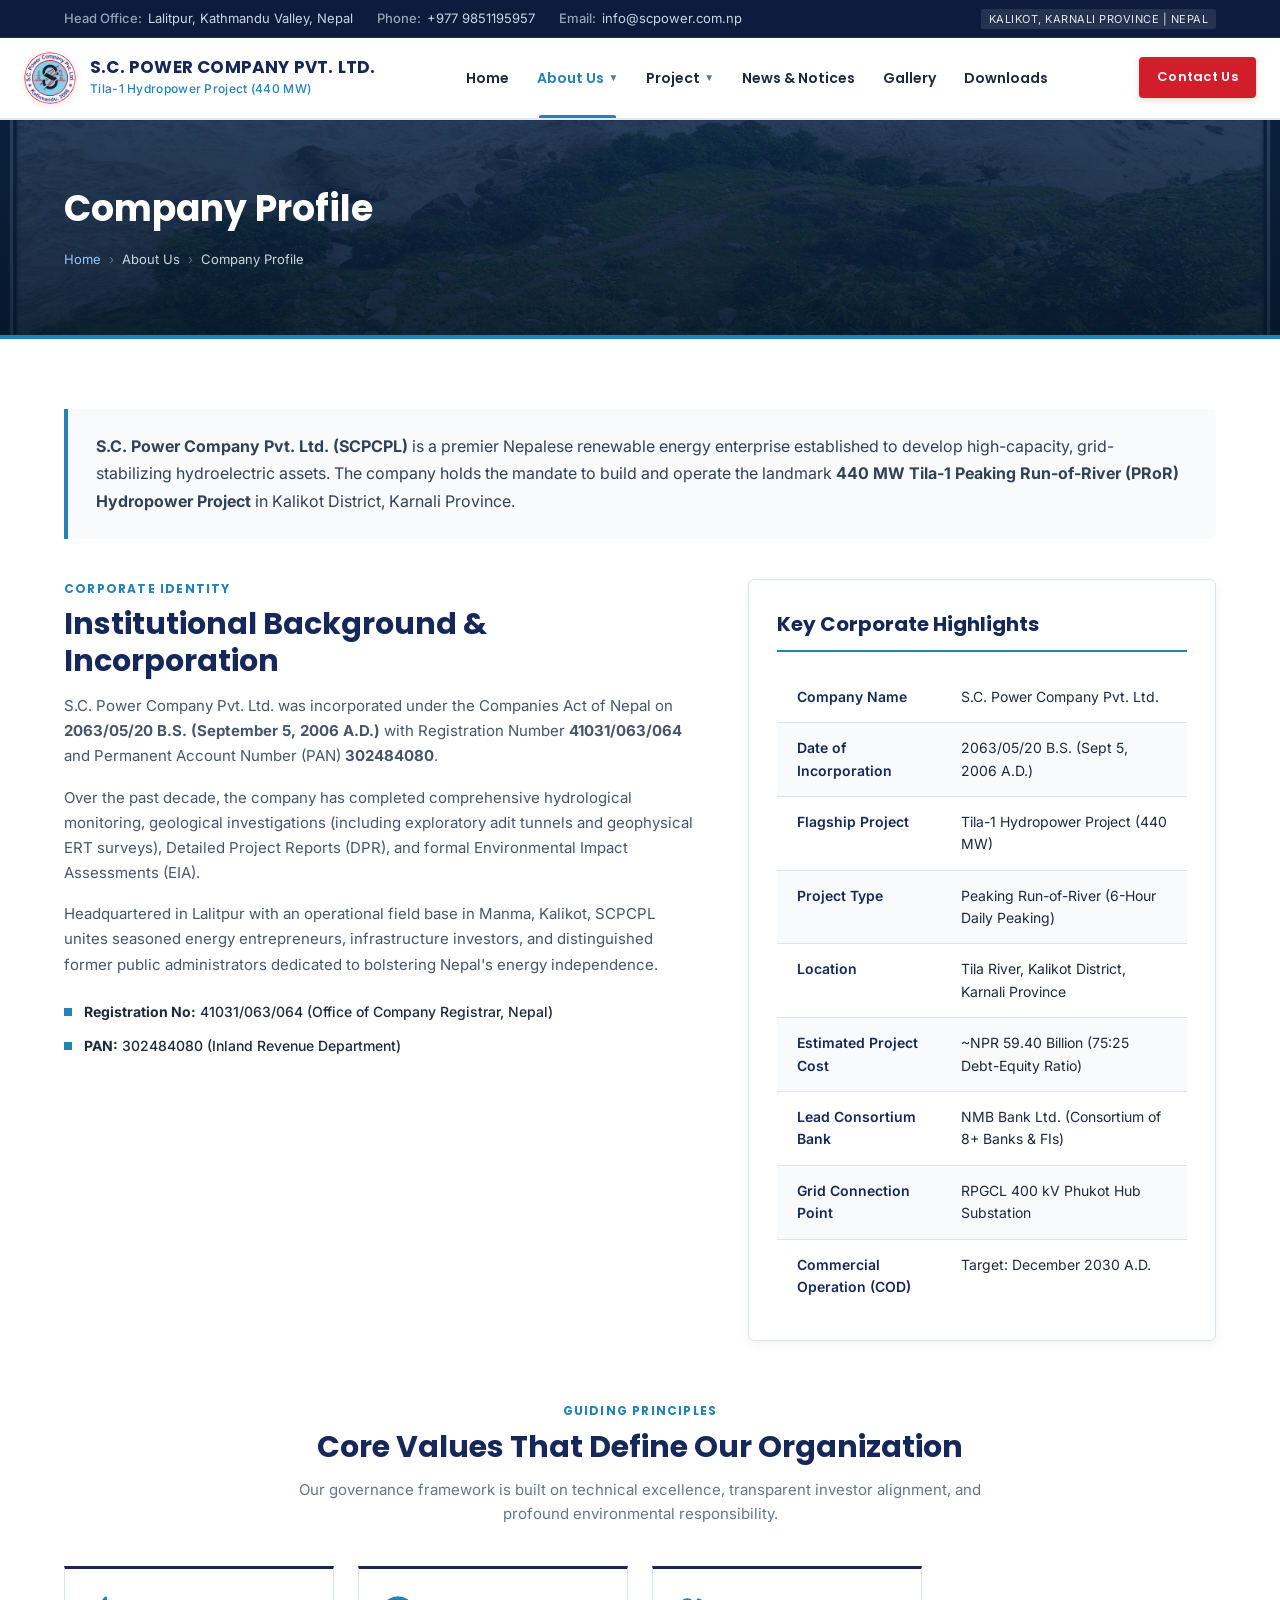
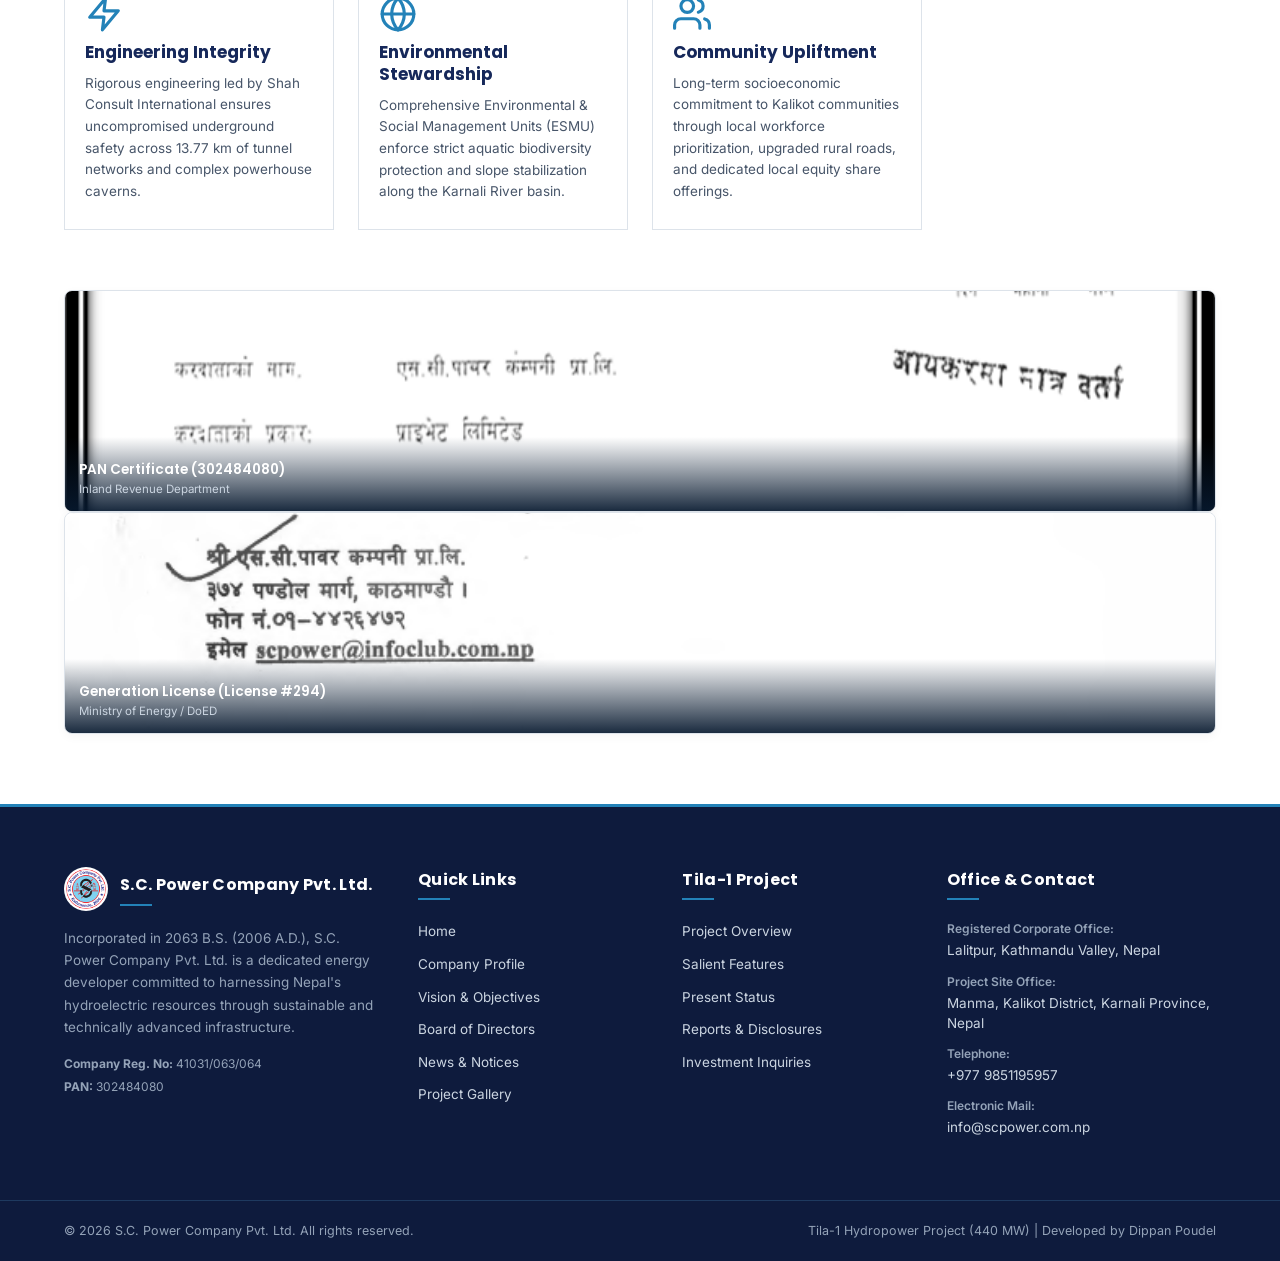
==== about.html @ 4ab86d01 "feat: update capacity to 440MW, salient features turbines, single share download, financial closure " ====
<!DOCTYPE html>
<html lang="en">
<head>
  <meta charset="UTF-8">
  <meta name="viewport" content="width=device-width, initial-scale=1.0">
  <title>Company Profile | S.C. Power Company Pvt. Ltd.</title>
  <meta name="description" content="Company Profile of S.C. Power Company Pvt. Ltd., developing the 440 MW Tila-1 Peaking Run-of-River Hydropower Project in Kalikot District, Nepal.">
  
  <!-- Google Fonts: Poppins & Inter -->
  <link rel="preconnect" href="https://fonts.googleapis.com">
  <link rel="preconnect" href="https://fonts.gstatic.com" crossorigin>
  <link href="https://fonts.googleapis.com/css2?family=Inter:wght@400;500;600;700&family=Poppins:wght@500;600;700&display=swap" rel="stylesheet">
  
  <!-- Stylesheet -->
  <link rel="stylesheet" href="css/style.css?v=3.7">
  <link rel="icon" type="image/png" href="images/logo-128.png">
</head>
<body>

  <!-- Top Contact Bar -->
  <aside class="top-bar">
    <div class="container">
      <div class="top-bar-inner">
        <div class="top-info-list">
          <span class="top-info-item">
            <span class="top-info-label">Head Office:</span>
            <span>Lalitpur, Kathmandu Valley, Nepal</span>
          </span>
          <span class="top-info-item">
            <span class="top-info-label">Phone:</span>
            <a href="tel:+9779851195957" class="top-info-link">+977 9851195957</a>
          </span>
          <span class="top-info-item">
            <span class="top-info-label">Email:</span>
            <a href="mailto:info@scpower.com.np" class="top-info-link">info@scpower.com.np</a>
          </span>
        </div>
        <div>
          <span class="top-tag">Kalikot, Karnali Province | Nepal</span>
        </div>
      </div>
    </div>
  </aside>

  <!-- Main Navigation Header -->
  <header class="main-header">
    <div class="container">
      <nav class="navbar">
        <a href="index.html" class="brand">
          <img src="images/logo-128.png" alt="S.C. Power Company Logo" class="brand-logo-img">
          <div class="brand-text">
            <span class="brand-title">S.C. POWER COMPANY PVT. LTD.</span>
            <span class="brand-subtitle">Tila-1 Hydropower Project (440 MW)</span>
          </div>
        </a>

        <!-- Desktop Navigation Menu -->
        <ul class="nav-menu">
          <li class="nav-item">
            <a href="index.html" class="nav-link">Home</a>
          </li>
          
          <li class="nav-item active">
            <span class="nav-link">About Us <span class="dropdown-arrow">&#x25BC;</span></span>
            <ul class="dropdown-menu">
              <li class="dropdown-item"><a href="about.html">Company Profile</a></li>
              <li class="dropdown-item"><a href="vision.html">Vision, Mission & Objectives</a></li>
              <li class="dropdown-item"><a href="team.html">Board of Directors & Leadership</a></li>
            </ul>
          </li>
          
          <li class="nav-item">
            <span class="nav-link">Project <span class="dropdown-arrow">&#x25BC;</span></span>
            <ul class="dropdown-menu">
              <li class="dropdown-item"><a href="project-overview.html">Project Overview</a></li>
              <li class="dropdown-item"><a href="salient-features.html">Salient Technical Features</a></li>
              <li class="dropdown-item"><a href="present-status.html">Present Status & Progress</a></li>
            </ul>
          </li>
          
          <li class="nav-item">
            <a href="news.html" class="nav-link">News & Notices</a>
          </li>
          
          <li class="nav-item">
            <a href="gallery.html" class="nav-link">Gallery</a>
          </li>
          
          <li class="nav-item">
            <a href="downloads.html" class="nav-link">Downloads</a>
          </li>
        </ul>

        <div class="header-cta">
          <a href="contact.html" class="btn-header">Contact Us</a>
        </div>

        <button id="hamburger-toggle" class="hamburger" aria-label="Toggle navigation menu" aria-expanded="false">
          <span class="hamburger-box">
            <span class="hamburger-line"></span>
            <span class="hamburger-line"></span>
            <span class="hamburger-line"></span>
          </span>
        </button>
      </nav>
    </div>

    <!-- Mobile Drawer Menu -->
    <div id="mobile-nav" class="mobile-nav">
      <ul class="mobile-nav-list">
        <li class="mobile-nav-item">
          <a href="index.html" class="mobile-nav-link">Home</a>
        </li>
        <li class="mobile-nav-item mobile-has-submenu">
          <a href="#" class="mobile-nav-link mobile-submenu-trigger">
            About Us <span>+</span>
          </a>
          <ul class="mobile-submenu">
            <li class="mobile-subitem"><a href="about.html">Company Profile</a></li>
            <li class="mobile-subitem"><a href="vision.html">Vision, Mission & Objectives</a></li>
            <li class="mobile-subitem"><a href="team.html">Board of Directors & Leadership</a></li>
          </ul>
        </li>
        <li class="mobile-nav-item mobile-has-submenu">
          <a href="#" class="mobile-nav-link mobile-submenu-trigger">
            Project <span>+</span>
          </a>
          <ul class="mobile-submenu">
            <li class="mobile-subitem"><a href="project-overview.html">Project Overview</a></li>
            <li class="mobile-subitem"><a href="salient-features.html">Salient Technical Features</a></li>
            <li class="mobile-subitem"><a href="present-status.html">Present Status & Progress</a></li>
          </ul>
        </li>
        <li class="mobile-nav-item">
          <a href="news.html" class="mobile-nav-link">News & Notices</a>
        </li>
        <li class="mobile-nav-item">
          <a href="gallery.html" class="mobile-nav-link">Gallery</a>
        </li>
        <li class="mobile-nav-item">
          <a href="downloads.html" class="mobile-nav-link">Downloads</a>
        </li>
        <li class="mobile-nav-item">
          <a href="contact.html" class="mobile-nav-link">Contact Us</a>
        </li>
      </ul>
    </div>
  </header>

  <!-- Page Banner -->
  <section class="page-banner">
    <div class="container">
      <h1 class="page-banner-title">Company Profile</h1>
      <nav class="breadcrumbs" aria-label="Breadcrumb">
        <a href="index.html">Home</a>
        <span class="breadcrumbs-separator">&#x203A;</span>
        <span>About Us</span>
        <span class="breadcrumbs-separator">&#x203A;</span>
        <span>Company Profile</span>
      </nav>
    </div>
  </section>

  <main class="section-padding">
    <div class="container">
      
      <!-- Introduction Box -->
      <div class="page-intro-box">
        <strong>S.C. Power Company Pvt. Ltd. (SCPCPL)</strong> is a premier Nepalese renewable energy enterprise established to develop high-capacity, grid-stabilizing hydroelectric assets. The company holds the mandate to build and operate the landmark <strong>440 MW Tila-1 Peaking Run-of-River (PRoR) Hydropower Project</strong> in Kalikot District, Karnali Province.
      </div>

      <!-- Corporate Details & Legal Status -->
      <div class="two-col-grid" style="align-items: start; margin-bottom: 60px;">
        <div class="content-block">
          <span class="section-tag">Corporate Identity</span>
          <h2 class="section-title">Institutional Background & Incorporation</h2>
          <p>
            S.C. Power Company Pvt. Ltd. was incorporated under the Companies Act of Nepal on <strong>2063/05/20 B.S. (September 5, 2006 A.D.)</strong> with Registration Number <strong>41031/063/064</strong> and Permanent Account Number (PAN) <strong>302484080</strong>. 
          </p>
          <p>Over the past decade, the company has completed comprehensive hydrological monitoring, geological investigations (including exploratory adit tunnels and geophysical ERT surveys), Detailed Project Reports (DPR), and formal Environmental Impact Assessments (EIA).</p>
          <p>
            Headquartered in Lalitpur with an operational field base in Manma, Kalikot, SCPCPL unites seasoned energy entrepreneurs, infrastructure investors, and distinguished former public administrators dedicated to bolstering Nepal's energy independence.
          </p>

          <div class="corporate-checklist" style="margin-top: 24px;">
            <div class="checklist-item">
              <div class="bullet-square"></div>
              <div><strong>Registration No:</strong> 41031/063/064 (Office of Company Registrar, Nepal)</div>
            </div>
            <div class="checklist-item">
              <div class="bullet-square"></div>
              <div><strong>PAN:</strong> 302484080 (Inland Revenue Department)</div>
            </div>
            
            
          </div>
        </div>

        <div>
          <div class="content-block" style="background-color: #FFFFFF; border: 1px solid var(--color-border); border-radius: 6px; padding: 28px; box-shadow: 0 4px 12px rgba(0,0,0,0.05);">
            <h3 style="font-family: var(--font-heading); font-size: 20px; color: var(--color-primary-navy); margin-bottom: 20px; border-bottom: 2px solid var(--color-primary-blue); padding-bottom: 10px;">
              Key Corporate Highlights
            </h3>
            
            <table class="specs-table">
              <tbody>
                <tr>
                  <td class="param-name">Company Name</td>
                  <td>S.C. Power Company Pvt. Ltd.</td>
                </tr>
                <tr>
                  <td class="param-name">Date of Incorporation</td>
                  <td>2063/05/20 B.S. (Sept 5, 2006 A.D.)</td>
                </tr>
                <tr>
                  <td class="param-name">Flagship Project</td>
                  <td>Tila-1 Hydropower Project (440 MW)</td>
                </tr>
                <tr>
                  <td class="param-name">Project Type</td>
                  <td>Peaking Run-of-River (6-Hour Daily Peaking)</td>
                </tr>
                <tr>
                  <td class="param-name">Location</td>
                  <td>Tila River, Kalikot District, Karnali Province</td>
                </tr>
                <tr>
                  <td class="param-name">Estimated Project Cost</td>
                  <td>~NPR 59.40 Billion (75:25 Debt-Equity Ratio)</td>
                </tr>
                <tr>
                  <td class="param-name">Lead Consortium Bank</td>
                  <td>NMB Bank Ltd. (Consortium of 8+ Banks & FIs)</td>
                </tr>
                <tr>
                  <td class="param-name">Grid Connection Point</td>
                  <td>RPGCL 400 kV Phukot Hub Substation</td>
                </tr>
                <tr>
                  <td class="param-name">Commercial Operation (COD)</td>
                  <td>Target: December 2030 A.D.</td>
                </tr>
              </tbody>
            </table>
          </div>
        </div>
      </div>

      <!-- Core Corporate Pillars -->
      <div style="margin-bottom: 60px;">
        <div style="text-align: center; max-width: 700px; margin: 0 auto 40px;">
          <span class="section-tag">Guiding Principles</span>
          <h2 class="section-title">Core Values That Define Our Organization</h2>
          <p style="font-size: 15px; color: #64748B;">Our governance framework is built on technical excellence, transparent investor alignment, and profound environmental responsibility.</p>
        </div>

        <div class="features-grid">
          <div class="feature-card card-hover">
            <div class="feature-icon"><svg class="feature-icon-svg" viewBox="0 0 24 24" fill="none" stroke="currentColor" stroke-width="2" stroke-linecap="round" stroke-linejoin="round"><polygon points="13 2 3 14 12 14 11 22 21 10 12 10 13 2"></polygon></svg></div>
            <h3 class="feature-title">Engineering Integrity</h3>
            <p class="feature-desc">Rigorous engineering led by Shah Consult International ensures uncompromised underground safety across 13.77 km of tunnel networks and complex powerhouse caverns.</p>
          </div>
          <div class="feature-card card-hover">
            <div class="feature-icon"><svg class="feature-icon-svg" viewBox="0 0 24 24" fill="none" stroke="currentColor" stroke-width="2" stroke-linecap="round" stroke-linejoin="round"><circle cx="12" cy="12" r="10"></circle><line x1="2" y1="12" x2="22" y2="12"></line><path d="M12 2a15.3 15.3 0 0 1 4 10 15.3 15.3 0 0 1-4 10 15.3 15.3 0 0 1-4-10 15.3 15.3 0 0 1 4-10z"></path></svg></div>
            <h3 class="feature-title">Environmental Stewardship</h3>
            <p class="feature-desc">Comprehensive Environmental & Social Management Units (ESMU) enforce strict aquatic biodiversity protection and slope stabilization along the Karnali River basin.</p>
          </div>
          <div class="feature-card card-hover">
            <div class="feature-icon"><svg class="feature-icon-svg" viewBox="0 0 24 24" fill="none" stroke="currentColor" stroke-width="2" stroke-linecap="round" stroke-linejoin="round"><path d="M17 21v-2a4 4 0 0 0-4-4H5a4 4 0 0 0-4 4v2"></path><circle cx="9" cy="7" r="4"></circle><path d="M23 21v-2a4 4 0 0 0-3-3.87"></path><path d="M16 3.13a4 4 0 0 1 0 7.75"></path></svg></div>
            <h3 class="feature-title">Community Upliftment</h3>
            <p class="feature-desc">Long-term socioeconomic commitment to Kalikot communities through local workforce prioritization, upgraded rural roads, and dedicated local equity share offerings.</p>
          </div>
        </div>
      </div>

      <!-- Shareholding & Financial Foundation -->
      

      
          <div class="gallery-item card-hover">
            <img src="images/official_docs/pan_certificate.png" alt="PAN Registration Certificate">
            <div class="gallery-item-overlay">
              <div class="gallery-item-title">PAN Certificate (302484080)</div>
              <div class="gallery-item-loc">Inland Revenue Department</div>
            </div>
          </div>
          <div class="gallery-item card-hover">
            <img src="images/official_docs/electricity_generation_license_p1.png" alt="Electricity Generation License">
            <div class="gallery-item-overlay">
              <div class="gallery-item-title">Generation License (License #294)</div>
              <div class="gallery-item-loc">Ministry of Energy / DoED</div>
            </div>
          </div>
        </div>
      </div>

    </div>
  </main>

  <!-- Corporate Footer -->
  <footer class="footer">
    <div class="container">
      <div class="footer-grid">
        <div>
          <div class="footer-brand-header">
            <img src="images/logo-128.png" alt="S.C. Power Company Logo" class="footer-logo-img">
            <h3 class="footer-col-title" style="margin-bottom: 0;">S.C. Power Company Pvt. Ltd.</h3>
          </div>
          <p class="footer-desc">
            Incorporated in 2063 B.S. (2006 A.D.), S.C. Power Company Pvt. Ltd. is a dedicated energy developer committed to harnessing Nepal's hydroelectric resources through sustainable and technically advanced infrastructure.
          </p>
          <div class="footer-meta-item"><strong>Company Reg. No:</strong> 41031/063/064</div>
          <div class="footer-meta-item"><strong>PAN:</strong> 302484080</div>
        </div>

        <div>
          <h3 class="footer-col-title">Quick Links</h3>
          <ul class="footer-links">
            <li><a href="index.html">Home</a></li>
            <li><a href="about.html">Company Profile</a></li>
            <li><a href="vision.html">Vision & Objectives</a></li>
            <li><a href="team.html">Board of Directors</a></li>
            <li><a href="news.html">News & Notices</a></li>
            <li><a href="gallery.html">Project Gallery</a></li>
          </ul>
        </div>

        <div>
          <h3 class="footer-col-title">Tila-1 Project</h3>
          <ul class="footer-links">
            <li><a href="project-overview.html">Project Overview</a></li>
            <li><a href="salient-features.html">Salient Features</a></li>
            <li><a href="present-status.html">Present Status</a></li>
            <li><a href="downloads.html">Reports & Disclosures</a></li>
            <li><a href="contact.html">Investment Inquiries</a></li>
          </ul>
        </div>

        <div>
          <h3 class="footer-col-title">Office & Contact</h3>
          <div class="footer-contact-item">
            <span class="contact-label">Registered Corporate Office:</span>
            <span>Lalitpur, Kathmandu Valley, Nepal</span>
          </div>
          <div class="footer-contact-item">
            <span class="contact-label">Project Site Office:</span>
            <span>Manma, Kalikot District, Karnali Province, Nepal</span>
          </div>
          <div class="footer-contact-item">
            <span class="contact-label">Telephone:</span>
            <span>+977 9851195957</span>
          </div>
          <div class="footer-contact-item">
            <span class="contact-label">Electronic Mail:</span>
            <span>info@scpower.com.np</span>
          </div>
        </div>
      </div>
    </div>

    <div class="footer-bottom">
      <div class="container">
        <div class="footer-bottom-inner">
          <div>
            &copy; 2026 S.C. Power Company Pvt. Ltd. All rights reserved.
          </div>
          <div>
            Tila-1 Hydropower Project (440 MW) | Developed by Dippan Poudel
          </div>
        </div>
      </div>
    </div>
  </footer>

  <script src="js/main.js?v=3.6"></script>
</body>
</html>
---- css/style.css ----
/* ==========================================================================
   S.C. POWER COMPANY PVT. LTD. - OFFICIAL WEBSITE STYLESHEET
   Style inspired by Superhewa Hydropower & Rasuwagadhi Hydropower
   Plain, static, professional corporate aesthetic for Nepali Hydropower
   STRICTLY: No animations, no emojis, no AI-generated gradients
   ========================================================================== */

/* --- CSS Reset & Variables --- */
*, *::before, *::after {
  box-sizing: border-box;
  margin: 0;
  padding: 0;
}

:root {
  --color-primary-navy: #16285A;
  --color-primary-dark: #0E1B3D;
  --color-primary-blue: #2382B8;
  --color-primary-hover: #1A6C99;
  --color-accent-teal: #3BAFD5;
  --color-accent-red: #D21E2B;
  --color-accent-red-hover: #B51520;
  
  --color-bg-white: #FFFFFF;
  --color-bg-light: #F8FAFC;
  --color-bg-subtle: #EEF2F6;
  --color-border: #DDE3EA;
  --color-border-dark: #1E3A5F;
  
  --color-text-main: #1E293B;
  --color-text-muted: #475569;
  --color-text-light: #64748B;
  --color-text-white: #FFFFFF;
  
  --font-heading: 'Poppins', -apple-system, BlinkMacSystemFont, "Segoe UI", Roboto, sans-serif;
  --font-body: 'Inter', -apple-system, BlinkMacSystemFont, "Segoe UI", Roboto, sans-serif;
  
  --max-width: 1200px;
  --container-padding: 0 24px;
}

html, body {
  overflow-x: hidden;
  max-width: 100vw;
}

body {
  font-family: var(--font-body);
  color: var(--color-text-main);
  background-color: var(--color-bg-white);
  line-height: 1.6;
  -webkit-font-smoothing: antialiased;
}

a {
  color: inherit;
  text-decoration: none;
}

ul {
  list-style: none;
}

img {
  max-width: 100%;
  height: auto;
  display: block;
}

.container {
  max-width: var(--max-width);
  margin: 0 auto;
  padding: var(--container-padding);
}

/* --- Top Contact Bar --- */
.top-bar {
  background-color: var(--color-primary-dark);
  color: #CBD5E1;
  font-size: 13px;
  border-bottom: 1px solid var(--color-border-dark);
}

.top-bar-inner {
  display: flex;
  justify-content: space-between;
  align-items: center;
  padding: 8px 0;
  flex-wrap: wrap;
  gap: 12px;
}

.top-info-list {
  display: flex;
  align-items: center;
  flex-wrap: wrap;
  gap: 24px;
}

.top-info-item {
  display: inline-flex;
  align-items: center;
  gap: 6px;
}

.top-info-label {
  color: #94A3B8;
  font-weight: 500;
}

.top-info-link:hover {
  color: #FFFFFF;
  text-decoration: underline;
}

.top-tag {
  background-color: rgba(255, 255, 255, 0.1);
  padding: 3px 8px;
  border-radius: 2px;
  font-size: 11px;
  letter-spacing: 0.5px;
  color: #E2E8F0;
  text-transform: uppercase;
}

/* --- Main Navigation Bar (Rasuwa Hydro Style) --- */
.main-header .container {
  max-width: 1360px;
}

.main-header {
  background-color: var(--color-bg-white);
  border-bottom: 2px solid #E2E8F0;
  position: sticky;
  top: 0;
  z-index: 1000;
}

.navbar {
  display: flex;
  justify-content: space-between;
  align-items: center;
  height: 80px;
}

.brand {
  display: flex;
  align-items: center;
  gap: 14px;
}

.brand-icon {
  width: 44px;
  height: 44px;
  background-color: var(--color-primary-navy);
  color: #FFFFFF;
  display: flex;
  align-items: center;
  justify-content: center;
  border-radius: 4px;
  flex-shrink: 0;
}

.brand-icon svg {
  width: 26px;
  height: 26px;
  fill: currentColor;
}

.brand-text {
  display: flex;
  flex-direction: column;
}

.brand-title {
  font-family: var(--font-heading);
  font-size: 17px;
  font-weight: 700;
  color: var(--color-primary-navy);
  letter-spacing: 0.2px;
  line-height: 1.2;
}

.brand-subtitle {
  font-size: 12px;
  font-weight: 500;
  color: var(--color-primary-blue);
  letter-spacing: 0.3px;
  margin-top: 2px;
}

/* Desktop Nav Links */
.nav-menu {
  display: flex;
  align-items: center;
  gap: 4px;
  height: 100%;
}

.nav-item {
  position: relative;
  height: 100%;
  display: flex;
  align-items: center;
}

.nav-link {
  position: relative;
  font-family: var(--font-heading);
  font-size: 14px;
  font-weight: 600;
  color: var(--color-text-main);
  padding: 0 12px;
  height: 100%;
  display: flex;
  align-items: center;
  gap: 4px;
  cursor: pointer;
  white-space: nowrap;
  transition: color 0.25s ease, transform 0.15s ease;
}

.nav-link::after {
  content: '';
  position: absolute;
  bottom: 0;
  left: 14px;
  right: 14px;
  height: 3px;
  background-color: var(--color-primary-blue);
  transform: scaleX(0);
  transform-origin: center;
  transition: transform 0.28s cubic-bezier(0.4, 0, 0.2, 1);
  border-radius: 2px 2px 0 0;
}

.nav-link:hover {
  color: var(--color-primary-blue);
}

.nav-link:hover::after,
.nav-item.active .nav-link::after {
  transform: scaleX(1);
}

.nav-link:active {
  transform: scale(0.96);
}

.nav-item.active .nav-link {
  color: var(--color-primary-blue);
}

.dropdown-arrow {
  font-size: 10px;
  color: var(--color-text-light);
}

/* Dropdown Menu (3 subpages inside Project, 3 inside About) */
.dropdown-menu {
  display: none;
  position: absolute;
  top: 100%;
  left: 0;
  background-color: #FFFFFF;
  min-width: 260px;
  box-shadow: 0 4px 14px rgba(0, 0, 0, 0.12);
  border-top: 2px solid var(--color-primary-blue);
  border-left: 1px solid var(--color-border);
  border-right: 1px solid var(--color-border);
  border-bottom: 1px solid var(--color-border);
  z-index: 1010;
}

.nav-item:hover .dropdown-menu {
  display: block;
}

.dropdown-item a {
  display: block;
  padding: 12px 18px;
  font-size: 13.5px;
  font-weight: 500;
  color: var(--color-text-main);
  border-bottom: 1px solid #F1F5F9;
}

.dropdown-item:last-child a {
  border-bottom: none;
}

.dropdown-item a:hover {
  background-color: var(--color-bg-light);
  color: var(--color-primary-blue);
  padding-left: 22px;
}

/* Header Contact Button */
.header-cta {
  display: flex;
  align-items: center;
}

.btn-header {
  background-color: var(--color-accent-red);
  color: #FFFFFF;
  font-family: var(--font-heading);
  font-size: 13px;
  font-weight: 600;
  padding: 10px 18px;
  border-radius: 4px;
  letter-spacing: 0.3px;
  transition: all 0.25s cubic-bezier(0.4, 0, 0.2, 1);
  box-shadow: 0 2px 6px rgba(224, 86, 36, 0.25);
}

.btn-header:hover {
  background-color: var(--color-accent-red-hover);
  transform: translateY(-2px);
  box-shadow: 0 6px 14px rgba(224, 86, 36, 0.35);
}

/* Hamburger toggle for mobile */
.hamburger {
  display: none;
  background: none;
  border: none;
  cursor: pointer;
  padding: 8px;
}

.hamburger-box {
  width: 24px;
  height: 18px;
  display: flex;
  flex-direction: column;
  justify-content: space-between;
}

.hamburger-line {
  display: block;
  height: 2px;
  width: 100%;
  background-color: var(--color-primary-navy);
}

/* --- Hero Section --- */
/* --- Hero Cross-Fade Slider (3-4s Majestic Fade & High-Visibility Photos) --- */
.hero-slider-section {
  position: relative;
  width: 100%;
  min-height: 580px;
  background-color: var(--color-primary-navy);
  overflow: hidden;
  border-bottom: 4px solid var(--color-primary-blue);
}

.hero-slider-container {
  position: relative;
  width: 100%;
  min-height: 580px;
  height: 580px;
}

.hero-slide {
  position: absolute;
  inset: 0;
  width: 100%;
  height: 100%;
  min-height: 580px;
  box-sizing: border-box;
  display: flex;
  align-items: center;
  justify-content: center;
  padding: 80px 24px 120px;
  background-size: cover;
  background-position: center;
  background-repeat: no-repeat;
  opacity: 0;
  visibility: hidden;
  pointer-events: none;
  transition: opacity 3.2s cubic-bezier(0.4, 0, 0.2, 1), visibility 3.2s;
  z-index: 1;
}

.hero-slide.active {
  opacity: 1;
  visibility: visible;
  pointer-events: auto;
  z-index: 2;
}

/* Balanced cinematic translucent overlays allowing photos to shine through */
.hero-slide-1 {
  background-image: linear-gradient(rgba(10, 47, 90, 0.48), rgba(7, 25, 47, 0.65)), url('../images/hero/hero_tila_river_monsoon_gorge.png');
}

.hero-slide-2 {
  background-image: linear-gradient(rgba(10, 47, 90, 0.48), rgba(7, 25, 47, 0.65)), url('../images/hero/hero_tila_river_valley_view.png');
}

.hero-slide-3 {
  background-image: linear-gradient(rgba(10, 47, 90, 0.48), rgba(7, 25, 47, 0.65)), url('../images/hero/hero_karnali_highway_canyon.png');
}

.hero-content {
  max-width: 900px;
  margin: 0 auto;
  text-align: center;
  position: relative;
  z-index: 3;
}

.hero-badge {
  display: inline-block;
  background-color: var(--color-primary-blue);
  color: #FFFFFF;
  font-size: 12px;
  font-weight: 700;
  letter-spacing: 1.2px;
  text-transform: uppercase;
  padding: 7px 18px;
  border-radius: 20px;
  margin-bottom: 18px;
  box-shadow: 0 4px 14px rgba(0, 0, 0, 0.3);
}

.hero-title {
  font-family: var(--font-heading);
  font-size: 46px;
  font-weight: 700;
  line-height: 1.2;
  margin-bottom: 14px;
  color: #FFFFFF;
  text-shadow: 0 3px 15px rgba(0, 0, 0, 0.7);
}

.hero-subtitle {
  font-family: var(--font-heading);
  font-size: 21px;
  font-weight: 500;
  color: #BAE6FD;
  margin-bottom: 18px;
  text-shadow: 0 2px 10px rgba(0, 0, 0, 0.6);
}

.hero-description {
  font-size: 16.5px;
  color: #F1F5F9;
  line-height: 1.7;
  margin: 0 auto 34px;
  max-width: 820px;
  text-shadow: 0 2px 8px rgba(0, 0, 0, 0.7);
}

.hero-actions {
  display: flex;
  align-items: center;
  justify-content: center;
  gap: 18px;
  flex-wrap: wrap;
}

.btn-hero-red {
  display: inline-flex;
  align-items: center;
  gap: 8px;
  background-color: #D32F2F;
  color: #FFFFFF;
  padding: 13px 26px;
  border-radius: 6px;
  font-family: var(--font-heading);
  font-weight: 600;
  font-size: 14.5px;
  box-shadow: 0 6px 18px rgba(211, 47, 47, 0.38);
  transition: transform 0.3s cubic-bezier(0.34, 1.56, 0.64, 1), background-color 0.3s ease, box-shadow 0.3s ease;
  text-decoration: none;
}

.btn-hero-red:hover {
  background-color: #B71C1C;
  transform: translateY(-2px) scale(1.05);
  box-shadow: 0 10px 24px rgba(211, 47, 47, 0.55);
}

.btn-hero-red:active {
  transform: scale(0.97);
}

.btn-hero-blue {
  display: inline-flex;
  align-items: center;
  gap: 8px;
  background-color: var(--color-primary-blue);
  color: #FFFFFF;
  padding: 13px 26px;
  border-radius: 6px;
  font-family: var(--font-heading);
  font-weight: 600;
  font-size: 14.5px;
  box-shadow: 0 6px 18px rgba(0, 95, 138, 0.38);
  transition: transform 0.3s cubic-bezier(0.34, 1.56, 0.64, 1), background-color 0.3s ease, box-shadow 0.3s ease;
  text-decoration: none;
}

.btn-hero-blue:hover {
  background-color: var(--color-primary-hover);
  transform: translateY(-2px) scale(1.05);
  box-shadow: 0 10px 24px rgba(0, 95, 138, 0.55);
}

.btn-hero-blue:active {
  transform: scale(0.97);
}

/* Slider Controls (Arrow Buttons) */
.slider-btn {
  position: absolute;
  top: 50%;
  transform: translateY(-50%);
  width: 52px;
  height: 52px;
  border-radius: 50%;
  background-color: rgba(11, 37, 69, 0.75);
  border: 2px solid rgba(255, 255, 255, 0.5);
  color: #FFFFFF;
  display: flex;
  align-items: center;
  justify-content: center;
  cursor: pointer;
  z-index: 10;
  transition: all 0.25s cubic-bezier(0.34, 1.56, 0.64, 1);
  backdrop-filter: blur(6px);
}

.slider-btn:hover {
  background-color: var(--color-primary-blue);
  border-color: #FFFFFF;
  transform: translateY(-50%) scale(1.12);
  box-shadow: 0 6px 20px rgba(19, 99, 223, 0.5);
}

.slider-btn:active {
  transform: translateY(-50%) scale(0.96);
}

.slider-btn.prev {
  left: 30px;
}

.slider-btn.next {
  right: 30px;
}

.slider-btn svg {
  width: 24px;
  height: 24px;
  fill: currentColor;
}

/* Slider Indicators / Dots */
.slider-dots {
  position: absolute;
  bottom: 24px;
  left: 50%;
  transform: translateX(-50%);
  display: flex;
  align-items: center;
  gap: 10px;
  z-index: 10;
}

.slider-dot {
  width: 12px;
  height: 12px;
  border-radius: 6px;
  background-color: rgba(255, 255, 255, 0.45);
  border: none;
  cursor: pointer;
  transition: all 0.3s cubic-bezier(0.34, 1.56, 0.64, 1);
  padding: 0;
}

.slider-dot:hover {
  background-color: rgba(255, 255, 255, 0.9);
  transform: scale(1.2);
}

.slider-dot.active {
  width: 36px;
  background-color: var(--color-primary-blue);
  box-shadow: 0 0 12px rgba(19, 99, 223, 0.8);
}

/* --- Buttons with Grow Animation --- */
.btn-primary {
  background-color: var(--color-primary-blue);
  color: #FFFFFF;
  font-family: var(--font-heading);
  font-size: 14px;
  font-weight: 600;
  padding: 13px 26px;
  border-radius: 4px;
  display: inline-block;
  transition: transform 0.25s cubic-bezier(0.34, 1.56, 0.64, 1), background-color 0.25s ease, box-shadow 0.25s ease;
  box-shadow: 0 2px 8px rgba(19, 99, 223, 0.25);
  text-decoration: none;
}

.btn-primary:hover {
  background-color: var(--color-primary-hover);
  transform: scale(1.05); /* Grow Effect */
  box-shadow: 0 8px 22px rgba(19, 99, 223, 0.45);
}

.btn-primary:active {
  transform: scale(0.97); /* Press Effect */
}

.btn-secondary {
  background-color: transparent;
  color: #FFFFFF;
  border: 2px solid #FFFFFF;
  font-family: var(--font-heading);
  font-size: 14px;
  font-weight: 600;
  padding: 11px 24px;
  border-radius: 4px;
  display: inline-block;
  transition: transform 0.25s cubic-bezier(0.34, 1.56, 0.64, 1), background-color 0.25s ease, box-shadow 0.25s ease, color 0.25s ease;
  text-decoration: none;
}

.btn-secondary:hover {
  background-color: #FFFFFF;
  color: var(--color-primary-navy);
  transform: scale(1.05); /* Grow Effect */
  box-shadow: 0 8px 22px rgba(0, 0, 0, 0.25);
}

.btn-secondary:active {
  transform: scale(0.97); /* Press Effect */
}

/* --- Project Floating Statistics Cards (Rasuwa Hydro Style) --- */
.stats-wrapper {
  position: relative;
  margin-top: -65px;
  padding: 0 20px 60px;
  z-index: 10;
}

.stats-cards-grid {
  display: grid;
  grid-template-columns: repeat(5, 1fr);
  gap: 18px;
  max-width: 1200px;
  margin: 0 auto;
}

.stat-card {
  background: #FFFFFF;
  padding: 26px 16px;
  border-radius: 12px;
  text-align: center;
  box-shadow: 0 12px 30px rgba(0, 0, 0, 0.08);
  border-top: 4px solid var(--color-primary-blue);
  transition: transform 0.35s ease, box-shadow 0.35s ease;
}

.stat-card:hover {
  transform: translateY(-8px);
  box-shadow: 0 18px 38px rgba(0, 0, 0, 0.12);
}

.stat-icon {
  font-size: 30px;
  margin-bottom: 10px;
  display: block;
}

.stat-value {
  font-family: var(--font-heading);
  font-size: 24px;
  font-weight: 700;
  color: var(--color-primary-navy);
  line-height: 1.1;
  margin-bottom: 6px;
}

.stat-unit {
  font-size: 16px;
  color: var(--color-primary-blue);
  font-weight: 600;
}

.stat-label {
  font-size: 13.5px;
  font-weight: 600;
  color: var(--color-primary-blue);
  margin-bottom: 4px;
}

.stat-subtext {
  font-size: 12px;
  color: var(--color-text-light);
  line-height: 1.35;
}

.stat-label {
  font-size: 13px;
  font-weight: 600;
  color: var(--color-text-main);
  margin-bottom: 2px;
}

.stat-subtext {
  font-size: 11.5px;
  color: var(--color-text-light);
}

/* --- Notice Announcement Banner --- */
.notice-bar {
  background-color: #FEF3C7;
  border-top: 1px solid #FCD34D;
  border-bottom: 1px solid #FCD34D;
  padding: 12px 0;
  font-size: 13.5px;
  color: #78350F;
}

.notice-bar-inner {
  display: flex;
  align-items: center;
  justify-content: space-between;
  gap: 16px;
  flex-wrap: wrap;
}

.notice-tag {
  background-color: #D97706;
  color: #FFFFFF;
  font-weight: 700;
  font-size: 11px;
  padding: 3px 8px;
  border-radius: 2px;
  text-transform: uppercase;
  margin-right: 8px;
}

.notice-link {
  font-weight: 600;
  color: #B45309;
  text-decoration: underline;
  margin-left: 8px;
}

/* --- Common Section Styles --- */
.section-padding {
  padding: 70px 0;
}

.bg-light {
  background-color: var(--color-bg-light);
}

.section-header {
  margin-bottom: 40px;
}

.section-tag {
  font-family: var(--font-heading);
  font-size: 12px;
  font-weight: 700;
  color: var(--color-primary-blue);
  letter-spacing: 1.2px;
  text-transform: uppercase;
  margin-bottom: 8px;
  display: block;
}

.section-title {
  font-family: var(--font-heading);
  font-size: 30px;
  font-weight: 700;
  color: var(--color-primary-navy);
  line-height: 1.25;
  margin-bottom: 12px;
}

.section-subtitle {
  font-size: 15px;
  color: var(--color-text-muted);
  max-width: 720px;
  line-height: 1.6;
}

/* --- Welcome / About Section (Superhewa Style) --- */
.two-col-grid {
  display: grid;
  grid-template-columns: 1.15fr 0.85fr;
  gap: 50px;
  align-items: center;
}

.two-col-grid.reverse {
  grid-template-columns: 0.85fr 1.15fr;
}

.content-block p {
  font-size: 15px;
  color: var(--color-text-muted);
  margin-bottom: 16px;
  line-height: 1.68;
}

.corporate-checklist {
  margin: 24px 0 28px;
}

.checklist-item {
  display: flex;
  align-items: flex-start;
  gap: 12px;
  margin-bottom: 12px;
  font-size: 14px;
  color: var(--color-text-main);
  font-weight: 500;
}

.bullet-square {
  width: 8px;
  height: 8px;
  background-color: var(--color-primary-blue);
  margin-top: 7px;
  flex-shrink: 0;
}

.image-card {
  border: 1px solid var(--color-border);
  background-color: #FFFFFF;
  padding: 8px;
  box-shadow: 0 4px 12px rgba(0, 0, 0, 0.05);
}

.image-card img {
  width: 100%;
  height: auto;
  object-fit: cover;
}

.image-caption {
  font-size: 12px;
  color: var(--color-text-light);
  padding: 8px 4px 2px;
  font-style: italic;
  text-align: center;
}

/* --- Project Highlights (4 Pillars) --- */
.features-grid {
  display: grid;
  grid-template-columns: repeat(4, 1fr);
  gap: 24px;
  margin-top: 30px;
}

.feature-card {
  background-color: #FFFFFF;
  border: 1px solid var(--color-border);
  border-top: 3px solid var(--color-primary-navy);
  padding: 26px 20px;
}

.feature-card:hover {
  border-top-color: var(--color-primary-blue);
}

.feature-number {
  font-family: var(--font-heading);
  font-size: 12px;
  font-weight: 700;
  color: var(--color-primary-blue);
  letter-spacing: 1px;
  margin-bottom: 12px;
}

.feature-title {
  font-family: var(--font-heading);
  font-size: 17px;
  font-weight: 700;
  color: var(--color-primary-navy);
  margin-bottom: 10px;
  line-height: 1.3;
}

.feature-desc {
  font-size: 13.5px;
  color: var(--color-text-muted);
  line-height: 1.6;
}

/* --- Leadership Preview Section --- */
.team-grid {
  display: grid;
  grid-template-columns: repeat(3, 1fr);
  gap: 28px;
  margin-top: 30px;
}

.team-card {
  background-color: #FFFFFF;
  border: 1px solid var(--color-border);
  padding: 24px;
  display: flex;
  flex-direction: column;
}

.team-portrait-wrapper {
  width: 130px;
  height: 130px;
  border-radius: 50%;
  overflow: hidden;
  border: 3px solid #E2E8F0;
  margin-bottom: 18px;
  background-color: #F1F5F9;
}

.team-portrait-wrapper img {
  width: 100%;
  height: 100%;
  object-fit: cover;
}

.team-name {
  font-family: var(--font-heading);
  font-size: 18px;
  font-weight: 700;
  color: var(--color-primary-navy);
  margin-bottom: 4px;
}

.team-role {
  font-size: 13px;
  font-weight: 600;
  color: var(--color-primary-blue);
  margin-bottom: 12px;
  text-transform: uppercase;
  letter-spacing: 0.5px;
}

.team-bio {
  font-size: 13px;
  color: var(--color-text-muted);
  line-height: 1.6;
  margin-bottom: 16px;
  flex-grow: 1;
}

.team-link {
  font-size: 12.5px;
  font-weight: 600;
  color: var(--color-primary-blue);
  display: inline-flex;
  align-items: center;
  gap: 4px;
}

.team-link:hover {
  text-decoration: underline;
}

/* --- Project Gallery Preview --- */
.gallery-grid {
  display: grid;
  grid-template-columns: repeat(4, 1fr);
  gap: 16px;
  margin-top: 30px;
}

.gallery-item {
  position: relative;
  border: 1px solid var(--color-border);
  background-color: #FFFFFF;
  overflow: hidden;
  border-radius: 8px;
  cursor: pointer;
  box-shadow: 0 3px 10px rgba(0, 0, 0, 0.04);
  transition: transform 0.35s cubic-bezier(0.34, 1.56, 0.64, 1), box-shadow 0.35s ease;
}

.gallery-item:hover {
  transform: translateY(-6px);
  box-shadow: 0 14px 30px rgba(0, 0, 0, 0.12);
}

.gallery-item img {
  width: 100%;
  height: 220px;
  object-fit: cover;
  display: block;
  transition: transform 0.5s ease;
}

.gallery-item:hover img {
  transform: scale(1.06);
}

.gallery-item-info {
  padding: 12px 14px;
  background-color: #FFFFFF;
  border-top: 1px solid var(--color-border);
}

.gallery-item-overlay {
  position: absolute;
  bottom: 0;
  left: 0;
  right: 0;
  background: linear-gradient(transparent, rgba(7, 25, 47, 0.92));
  color: #FFFFFF;
  padding: 24px 14px 12px;
  text-align: left;
}

.gallery-item-title {
  font-family: var(--font-heading);
  font-size: 13.5px;
  font-weight: 600;
  color: var(--color-primary-navy);
  line-height: 1.3;
}

.gallery-item-overlay .gallery-item-title {
  color: #FFFFFF;
}

.gallery-item-loc {
  font-size: 11.5px;
  color: var(--color-text-light);
  margin-top: 2px;
}

.gallery-item-overlay .gallery-item-loc {
  color: #CBD5E1;
}

.section-footer-cta {
  text-align: center;
  margin-top: 36px;
}

/* --- Institutional Stakeholders & Consortium Partners --- */
.partners-section {
  background-color: #FFFFFF;
  padding: 40px 0;
  border-top: 1px solid var(--color-border);
  border-bottom: 1px solid var(--color-border);
}

.partners-title {
  text-align: center;
  font-family: var(--font-heading);
  font-size: 13px;
  font-weight: 700;
  color: var(--color-text-light);
  text-transform: uppercase;
  letter-spacing: 1px;
  margin-bottom: 24px;
}

.partners-row {
  display: flex;
  justify-content: space-around;
  align-items: center;
  flex-wrap: wrap;
  gap: 30px;
}

.partner-box {
  display: flex;
  flex-direction: column;
  align-items: center;
  text-align: center;
  padding: 10px 20px;
}

.partner-name {
  font-family: var(--font-heading);
  font-size: 15px;
  font-weight: 700;
  color: var(--color-primary-navy);
}

.partner-desc {
  font-size: 12px;
  color: var(--color-text-light);
  margin-top: 2px;
}

/* --- Corporate Footer (Rasuwa & Superhewa Style) --- */
.footer {
  background-color: var(--color-primary-dark);
  color: #CBD5E1;
  padding-top: 60px;
  font-size: 14px;
  border-top: 3px solid var(--color-primary-blue);
}

.footer-grid {
  display: grid;
  grid-template-columns: 1.4fr 1fr 1fr 1.2fr;
  gap: 40px;
  padding-bottom: 50px;
}

.footer-col-title {
  font-family: var(--font-heading);
  font-size: 16px;
  font-weight: 700;
  color: #FFFFFF;
  margin-bottom: 20px;
  letter-spacing: 0.3px;
  position: relative;
  padding-bottom: 8px;
}

.footer-col-title::after {
  content: '';
  position: absolute;
  left: 0;
  bottom: 0;
  width: 32px;
  height: 2px;
  background-color: var(--color-primary-blue);
}

.footer-desc {
  font-size: 13.5px;
  color: #94A3B8;
  line-height: 1.65;
  margin-bottom: 16px;
}

.footer-meta-item {
  font-size: 12px;
  color: #94A3B8;
  margin-bottom: 4px;
}

.footer-links li {
  margin-bottom: 10px;
}

.footer-links a {
  color: #CBD5E1;
  font-size: 13.5px;
  display: inline-block;
}

.footer-links a:hover {
  color: #FFFFFF;
  padding-left: 4px;
}

.footer-contact-item {
  margin-bottom: 12px;
  font-size: 13.5px;
  line-height: 1.5;
}

.contact-label {
  color: #94A3B8;
  font-weight: 600;
  display: block;
  font-size: 12px;
  margin-bottom: 2px;
}

.footer-bottom {
  border-top: 1px solid var(--color-border-dark);
  padding: 20px 0;
  font-size: 12.5px;
  color: #94A3B8;
}

.footer-bottom-inner {
  display: flex;
  justify-content: space-between;
  align-items: center;
  flex-wrap: wrap;
  gap: 12px;
}

/* --- Mobile Menu Styles --- */
.mobile-nav {
  display: none;
  background-color: #FFFFFF;
  border-bottom: 2px solid var(--color-border);
  padding: 16px 24px;
}

.mobile-nav.open {
  display: block;
}

.mobile-nav-list {
  display: flex;
  flex-direction: column;
}

.mobile-nav-item {
  border-bottom: 1px solid #F1F5F9;
  padding: 10px 0;
}

.mobile-nav-link {
  font-family: var(--font-heading);
  font-size: 15px;
  font-weight: 600;
  color: var(--color-primary-navy);
  display: flex;
  justify-content: space-between;
  align-items: center;
}

.mobile-submenu {
  display: none;
  padding: 8px 0 4px 16px;
}

.mobile-submenu.open {
  display: block;
}

.mobile-subitem a {
  display: block;
  padding: 6px 0;
  font-size: 13.5px;
  color: var(--color-text-muted);
}

.mobile-subitem a:hover {
  color: var(--color-primary-blue);
}

/* --- Responsive Media Queries --- */
@media (max-width: 1024px) {
  .nav-menu {
    display: none;
  }
  
  .header-cta {
    display: none;
  }
  
  .hamburger {
    display: block;
  }
  
  .stats-grid {
    grid-template-columns: repeat(3, 1fr);
  }
  
  .stat-item:nth-child(3) {
    border-right: none;
  }
  
  .stat-item:nth-child(4) {
    border-top: 1px solid var(--color-border);
  }
  
  .stat-item:nth-child(5) {
    border-top: 1px solid var(--color-border);
    border-right: none;
  }
  
  .features-grid {
    grid-template-columns: repeat(2, 1fr);
  }
  
  .footer-grid {
    grid-template-columns: repeat(2, 1fr);
    gap: 30px;
  }
}

@media (max-width: 768px) {
  .top-info-list {
    gap: 12px;
  }
  
  .top-bar-inner {
    flex-direction: column;
    align-items: flex-start;
  }
  
  .hero-title {
    font-size: 28px;
  }
  
  .hero-description {
    font-size: 15px;
  }
  
  .stats-grid {
    grid-template-columns: 1fr;
  }
  
  .stat-item {
    border-right: none;
    border-bottom: 1px solid var(--color-border);
  }
  
  .stat-item:last-child {
    border-bottom: none;
  }
  
  .two-col-grid,
  .two-col-grid.reverse {
    grid-template-columns: 1fr;
    gap: 30px;
  }
  
  .features-grid {
    grid-template-columns: 1fr;
  }
  
  .team-grid {
    grid-template-columns: 1fr;
  }
  
  .gallery-grid {
    grid-template-columns: repeat(2, 1fr);
  }
  
  .footer-grid {
    grid-template-columns: 1fr;
    gap: 30px;
  }
  
  .footer-bottom-inner {
    flex-direction: column;
    text-align: center;
  }
}

/* ==========================================================================
   SUBPAGE SHARED COMPONENTS & STYLES
   ========================================================================== */

/* Page Banner / Header */
.page-banner {
  background-color: var(--color-primary-navy);
  background-image: linear-gradient(rgba(11, 37, 69, 0.88), rgba(7, 25, 47, 0.92)), url('../images/hero/hero_tila_river_rapid_flow.jpg');
  background-size: cover;
  background-position: center;
  color: #FFFFFF;
  padding: 60px 0 65px;
  border-bottom: 4px solid var(--color-primary-blue);
}

.page-banner-title {
  font-family: var(--font-heading);
  font-size: 36px;
  font-weight: 700;
  color: #FFFFFF;
  margin-bottom: 12px;
}

.breadcrumbs {
  display: flex;
  align-items: center;
  gap: 8px;
  font-size: 13px;
  color: #CBD5E1;
}

.breadcrumbs a {
  color: #93C5FD;
  transition: color 0.2s ease;
  text-decoration: none;
}

.breadcrumbs a:hover {
  color: #FFFFFF;
  text-decoration: underline;
}

.breadcrumbs-separator {
  color: #64748B;
}

/* Page Intro Block */
.page-intro-box {
  background-color: #F8FAFC;
  border-left: 4px solid var(--color-primary-blue);
  padding: 24px 28px;
  border-radius: 0 6px 6px 0;
  margin-bottom: 40px;
  font-size: 16px;
  line-height: 1.7;
  color: #334155;
}

/* Enhanced Cards with Hover Effect */
.card-hover {
  transition: transform 0.28s cubic-bezier(0.4, 0, 0.2, 1), box-shadow 0.28s cubic-bezier(0.4, 0, 0.2, 1), border-color 0.28s ease;
}

.card-hover:hover {
  transform: translateY(-4px);
  box-shadow: 0 12px 24px rgba(0, 0, 0, 0.09);
  border-color: #BFDBFE;
}

/* Technical Specification Tables */
.specs-table-wrapper {
  background-color: #FFFFFF;
  border: 1px solid var(--color-border);
  border-radius: 6px;
  overflow-x: auto;
  margin-bottom: 35px;
  box-shadow: 0 2px 8px rgba(0, 0, 0, 0.04);
}

.specs-table {
  width: 100%;
  border-collapse: collapse;
  text-align: left;
  font-size: 14px;
}

.specs-table th {
  background-color: #F1F5F9;
  color: var(--color-primary-navy);
  font-family: var(--font-heading);
  font-weight: 700;
  padding: 14px 20px;
  border-bottom: 2px solid var(--color-border);
  text-transform: uppercase;
  letter-spacing: 0.5px;
  font-size: 13px;
}

.specs-table td {
  padding: 14px 20px;
  border-bottom: 1px solid var(--color-border);
  color: var(--color-text-main);
  vertical-align: top;
}

.specs-table tr:last-child td {
  border-bottom: none;
}

.specs-table tr:nth-child(even) {
  background-color: #F8FAFC;
}

.specs-table tr:hover td {
  background-color: #EFF6FF;
}

.specs-table .param-name {
  font-weight: 600;
  color: var(--color-primary-navy);
  width: 40%;
}

.specs-category-heading {
  background-color: #0B2545 !important;
  color: #FFFFFF !important;
  font-size: 15px !important;
  letter-spacing: 0.5px;
  padding: 12px 20px !important;
}

/* Detailed Leadership Cards */
.leadership-grid-detailed {
  display: grid;
  grid-template-columns: repeat(3, 1fr);
  gap: 28px;
  margin-top: 30px;
}

.leader-card-detailed {
  background-color: #FFFFFF;
  border: 1px solid var(--color-border);
  border-radius: 6px;
  overflow: hidden;
  display: flex;
  flex-direction: column;
}

.leader-img-box {
  width: 100%;
  height: 290px;
  background-color: #E2E8F0;
  overflow: hidden;
  position: relative;
}

.leader-img-box img {
  width: 100%;
  height: 100%;
  object-fit: cover;
  object-position: top center;
  transition: transform 0.4s ease;
}

.leader-card-detailed:hover .leader-img-box img {
  transform: scale(1.04);
}

.leader-info-detailed {
  padding: 24px;
  flex: 1;
  display: flex;
  flex-direction: column;
}

.leader-name-title {
  font-family: var(--font-heading);
  font-size: 19px;
  font-weight: 700;
  color: var(--color-primary-navy);
  margin-bottom: 4px;
}

.leader-position {
  font-size: 13px;
  font-weight: 600;
  color: var(--color-primary-blue);
  text-transform: uppercase;
  letter-spacing: 0.5px;
  margin-bottom: 14px;
}

.leader-bio-list {
  font-size: 13.5px;
  color: #475569;
  line-height: 1.6;
  list-style: none;
  padding: 0;
  margin: 0;
}

.leader-bio-list li {
  position: relative;
  padding-left: 18px;
  margin-bottom: 8px;
}

.leader-bio-list li::before {
  content: '•';
  position: absolute;
  left: 0;
  top: 0;
  color: var(--color-primary-blue);
  font-weight: bold;
}

/* Download Repository Cards */
.download-grid {
  display: grid;
  grid-template-columns: repeat(2, 1fr);
  gap: 24px;
  margin-top: 30px;
}

.download-card {
  background-color: #FFFFFF;
  border: 1px solid var(--color-border);
  border-radius: 6px;
  padding: 24px;
  display: flex;
  gap: 20px;
  align-items: flex-start;
}

.download-icon-box {
  width: 52px;
  height: 52px;
  border-radius: 8px;
  background-color: #EFF6FF;
  color: var(--color-primary-blue);
  display: flex;
  align-items: center;
  justify-content: center;
  flex-shrink: 0;
}

.download-icon-box.doc {
  background-color: #EFF6FF;
  color: #1D4ED8;
}

.download-icon-box.ppt {
  background-color: #FFF7ED;
  color: #EA580C;
}

.download-icon-box.pdf {
  background-color: #FEF2F2;
  color: #DC2626;
}

.download-info {
  flex: 1;
}

.download-title {
  font-family: var(--font-heading);
  font-size: 16px;
  font-weight: 700;
  color: var(--color-primary-navy);
  margin-bottom: 6px;
}

.download-desc {
  font-size: 13.5px;
  color: #64748B;
  line-height: 1.5;
  margin-bottom: 12px;
}

.download-meta {
  display: flex;
  align-items: center;
  gap: 16px;
  font-size: 12px;
  color: #94A3B8;
  margin-bottom: 14px;
}

.download-meta span {
  display: inline-flex;
  align-items: center;
  gap: 4px;
}

.download-btn {
  display: inline-flex;
  align-items: center;
  gap: 8px;
  background-color: var(--color-primary-blue);
  color: #FFFFFF;
  font-family: var(--font-heading);
  font-size: 13px;
  font-weight: 600;
  padding: 9px 18px;
  border-radius: 4px;
  text-decoration: none;
  transition: all 0.25s cubic-bezier(0.4, 0, 0.2, 1);
}

.download-btn:hover {
  background-color: var(--color-primary-hover);
  transform: translateY(-2px);
  box-shadow: 0 4px 12px rgba(19, 99, 223, 0.35);
}

/* Timeline & Milestones */
.timeline-track {
  position: relative;
  padding-left: 36px;
  margin-top: 30px;
}

.timeline-track::before {
  content: '';
  position: absolute;
  top: 8px;
  bottom: 8px;
  left: 11px;
  width: 3px;
  background-color: #E2E8F0;
}

.timeline-step {
  position: relative;
  margin-bottom: 32px;
}

.timeline-marker {
  position: absolute;
  left: -36px;
  top: 4px;
  width: 25px;
  height: 25px;
  border-radius: 50%;
  background-color: #FFFFFF;
  border: 4px solid var(--color-primary-blue);
  box-shadow: 0 0 0 3px rgba(19, 99, 223, 0.15);
}

.timeline-step.completed .timeline-marker {
  background-color: var(--color-primary-blue);
  border-color: #FFFFFF;
  box-shadow: 0 0 0 3px var(--color-primary-blue);
}

.timeline-box {
  background-color: #FFFFFF;
  border: 1px solid var(--color-border);
  border-radius: 6px;
  padding: 20px 24px;
}

.timeline-date {
  display: inline-block;
  font-size: 12px;
  font-weight: 700;
  color: var(--color-accent-red);
  text-transform: uppercase;
  letter-spacing: 0.5px;
  margin-bottom: 6px;
}

.timeline-title {
  font-family: var(--font-heading);
  font-size: 17px;
  font-weight: 700;
  color: var(--color-primary-navy);
  margin-bottom: 8px;
}

.timeline-desc {
  font-size: 14px;
  color: #475569;
  line-height: 1.6;
}

/* Contact Page Components */
.contact-grid {
  display: grid;
  grid-template-columns: 1.1fr 0.9fr;
  gap: 40px;
}

.contact-card {
  background-color: #FFFFFF;
  border: 1px solid var(--color-border);
  border-radius: 6px;
  padding: 36px;
  box-shadow: 0 2px 10px rgba(0, 0, 0, 0.04);
}

.form-group {
  margin-bottom: 20px;
}

.form-label {
  display: block;
  font-family: var(--font-heading);
  font-size: 13.5px;
  font-weight: 600;
  color: var(--color-primary-navy);
  margin-bottom: 8px;
}

.form-control {
  width: 100%;
  padding: 12px 16px;
  border: 1px solid var(--color-border);
  border-radius: 4px;
  font-family: var(--font-body);
  font-size: 14px;
  color: var(--color-text-main);
  background-color: #F8FAFC;
  transition: all 0.2s ease;
}

.form-control:focus {
  outline: none;
  border-color: var(--color-primary-blue);
  background-color: #FFFFFF;
  box-shadow: 0 0 0 3px rgba(19, 99, 223, 0.15);
}

textarea.form-control {
  resize: vertical;
  min-height: 120px;
}

.form-feedback {
  display: none;
  background-color: #DEF7EC;
  border: 1px solid #31C48D;
  color: #03543F;
  padding: 16px;
  border-radius: 4px;
  margin-top: 16px;
  font-size: 14px;
}

.contact-info-panel {
  display: flex;
  flex-direction: column;
  gap: 24px;
}

.office-info-card {
  background-color: #FFFFFF;
  border: 1px solid var(--color-border);
  border-radius: 6px;
  padding: 28px;
}

.office-title {
  font-family: var(--font-heading);
  font-size: 18px;
  font-weight: 700;
  color: var(--color-primary-navy);
  margin-bottom: 16px;
  padding-bottom: 10px;
  border-bottom: 2px solid #EFF6FF;
}

.office-detail-row {
  display: flex;
  gap: 12px;
  margin-bottom: 14px;
  font-size: 14px;
  color: #475569;
}

.office-detail-row:last-child {
  margin-bottom: 0;
}

.office-detail-label {
  font-weight: 600;
  color: var(--color-primary-navy);
  min-width: 80px;
}

/* Gallery Filter Tabs */
.gallery-filter-bar {
  display: flex;
  flex-wrap: wrap;
  gap: 10px;
  margin-bottom: 30px;
  justify-content: center;
}

.filter-btn {
  background-color: #F1F5F9;
  border: 1px solid var(--color-border);
  color: var(--color-text-main);
  font-family: var(--font-heading);
  font-size: 13.5px;
  font-weight: 600;
  padding: 8px 18px;
  border-radius: 20px;
  cursor: pointer;
  transition: all 0.25s ease;
}

.filter-btn:hover,
.filter-btn.active {
  background-color: var(--color-primary-blue);
  color: #FFFFFF;
  border-color: var(--color-primary-blue);
  transform: translateY(-1px);
  box-shadow: 0 4px 10px rgba(19, 99, 223, 0.25);
}

/* --- Salient Features Collapsible Accordion (Plus / Minus Toggle) --- */
.accordion-group {
  margin-bottom: 40px;
}

.accordion-control-bar {
  display: flex;
  justify-content: flex-end;
  gap: 12px;
  margin-bottom: 20px;
}

.accordion-toggle-btn {
  background-color: #FFFFFF;
  border: 1px solid var(--color-border);
  color: var(--color-primary-blue);
  font-family: var(--font-heading);
  font-size: 13px;
  font-weight: 600;
  padding: 8px 16px;
  border-radius: 4px;
  cursor: pointer;
  transition: all 0.25s cubic-bezier(0.34, 1.56, 0.64, 1);
  box-shadow: 0 2px 5px rgba(0, 0, 0, 0.04);
}

.accordion-toggle-btn:hover {
  background-color: #EFF6FF;
  border-color: var(--color-primary-blue);
  transform: scale(1.05);
}

.accordion-item {
  background-color: #FFFFFF;
  border: 1px solid var(--color-border);
  border-radius: 6px;
  margin-bottom: 16px;
  overflow: hidden;
  box-shadow: 0 2px 8px rgba(0, 0, 0, 0.03);
  transition: border-color 0.25s ease, box-shadow 0.25s ease;
}

.accordion-item.active {
  border-color: var(--color-primary-blue);
  box-shadow: 0 6px 18px rgba(19, 99, 223, 0.12);
}

.accordion-header {
  width: 100%;
  display: flex;
  justify-content: space-between;
  align-items: center;
  padding: 18px 24px;
  background-color: #FFFFFF;
  border: none;
  cursor: pointer;
  text-align: left;
  font-family: var(--font-heading);
  font-size: 17px;
  font-weight: 700;
  color: var(--color-primary-navy);
  transition: background-color 0.25s ease, color 0.25s ease;
}

.accordion-header:hover {
  background-color: #F8FAFC;
  color: var(--color-primary-blue);
}

.accordion-item.active .accordion-header {
  background-color: #0B2545;
  color: #FFFFFF;
}

.accordion-icon {
  width: 32px;
  height: 32px;
  border-radius: 50%;
  background-color: #EFF6FF;
  color: var(--color-primary-blue);
  display: flex;
  align-items: center;
  justify-content: center;
  font-size: 22px;
  font-weight: 700;
  line-height: 1;
  transition: transform 0.3s cubic-bezier(0.34, 1.56, 0.64, 1), background-color 0.25s ease, color 0.25s ease;
  flex-shrink: 0;
}

.accordion-item.active .accordion-icon {
  transform: rotate(45deg);
  background-color: var(--color-primary-blue);
  color: #FFFFFF;
}

.accordion-body {
  display: none;
  border-top: 1px solid var(--color-border);
  background-color: #FAFCFE;
}

.accordion-item.active .accordion-body {
  display: block !important;
  animation: accordionFadeIn 0.35s ease forwards;
}

@keyframes accordionFadeIn {
  from {
    opacity: 0;
    transform: translateY(-8px);
  }
  to {
    opacity: 1;
    transform: translateY(0);
  }
}

.accordion-inner {
  padding: 24px;
}

/* Lightbox Modal with Prev/Next Navigation Controls */
.image-modal {
  display: none;
  position: fixed;
  inset: 0;
  background-color: rgba(4, 18, 35, 0.96);
  z-index: 99999;
  align-items: center;
  justify-content: center;
  padding: 24px;
  backdrop-filter: blur(10px);
}

.image-modal.open {
  display: flex;
}

.modal-content-wrapper {
  position: relative;
  max-width: 90vw;
  max-height: 90vh;
  display: flex;
  flex-direction: column;
  align-items: center;
  user-select: none;
}

.modal-main-img {
  max-width: 100%;
  max-height: 76vh;
  object-fit: contain;
  border-radius: 6px;
  box-shadow: 0 16px 40px rgba(0, 0, 0, 0.6);
  transition: opacity 0.25s ease;
}

.modal-info-bar {
  display: flex;
  justify-content: space-between;
  align-items: center;
  width: 100%;
  margin-top: 14px;
  color: #FFFFFF;
  padding: 0 4px;
}

.modal-caption {
  font-family: var(--font-heading);
  font-size: 15px;
  color: #FFFFFF;
  text-align: left;
}

.modal-counter {
  font-size: 13px;
  color: #94A3B8;
  white-space: nowrap;
}

.modal-nav-btn {
  position: absolute;
  top: 50%;
  transform: translateY(-50%);
  width: 52px;
  height: 52px;
  border-radius: 50%;
  background-color: rgba(11, 37, 69, 0.85);
  border: 2px solid rgba(255, 255, 255, 0.45);
  color: #FFFFFF;
  display: flex;
  align-items: center;
  justify-content: center;
  cursor: pointer;
  z-index: 10;
  transition: all 0.25s cubic-bezier(0.34, 1.56, 0.64, 1);
}

.modal-nav-btn:hover {
  transform: translateY(-50%) scale(1.12);
  background-color: var(--color-primary-blue);
  border-color: #FFFFFF;
  box-shadow: 0 6px 20px rgba(19, 99, 223, 0.5);
}

.modal-nav-btn:active {
  transform: translateY(-50%) scale(0.96);
}

.modal-nav-btn.prev {
  left: -28px;
}

.modal-nav-btn.next {
  right: -28px;
}

.modal-close-btn {
  position: absolute;
  top: -46px;
  right: 0;
  background: none;
  border: none;
  color: #FFFFFF;
  font-size: 36px;
  cursor: pointer;
  line-height: 1;
  transition: transform 0.2s ease, color 0.2s ease;
}

.modal-close-btn:hover {
  color: var(--color-accent-red);
  transform: scale(1.15);
}

/* --- High-End Designed Contact Page --- */
.contact-layout {
  display: grid;
  grid-template-columns: 1.25fr 0.85fr;
  gap: 36px;
  align-items: start;
}

.contact-card-modern {
  background-color: #FFFFFF;
  border: 1px solid var(--color-border);
  border-radius: 8px;
  padding: 40px;
  box-shadow: 0 4px 20px rgba(0, 0, 0, 0.05);
}

.form-grid-row {
  display: grid;
  grid-template-columns: 1fr 1fr;
  gap: 20px;
  margin-bottom: 20px;
}

.form-field-group {
  display: flex;
  flex-direction: column;
  gap: 6px;
  margin-bottom: 20px;
}

.form-field-group.no-margin {
  margin-bottom: 0;
}

.field-label {
  font-family: var(--font-heading);
  font-size: 13.5px;
  font-weight: 600;
  color: var(--color-primary-navy);
}

.field-input,
.field-select,
.field-textarea {
  width: 100%;
  padding: 13px 16px;
  border: 1.5px solid var(--color-border);
  border-radius: 5px;
  font-family: var(--font-body);
  font-size: 14px;
  color: var(--color-text-main);
  background-color: #F8FAFC;
  transition: all 0.25s ease;
  box-sizing: border-box;
}

.field-input:focus,
.field-select:focus,
.field-textarea:focus {
  outline: none;
  border-color: var(--color-primary-blue);
  background-color: #FFFFFF;
  box-shadow: 0 0 0 4px rgba(19, 99, 223, 0.12);
}

.field-textarea {
  resize: vertical;
  min-height: 130px;
}

.contact-info-cards {
  display: flex;
  flex-direction: column;
  gap: 24px;
}

.office-card-elevated {
  background-color: #FFFFFF;
  border: 1px solid var(--color-border);
  border-left: 4px solid var(--color-primary-blue);
  border-radius: 6px;
  padding: 26px;
  box-shadow: 0 3px 12px rgba(0, 0, 0, 0.04);
}

.office-card-title {
  font-family: var(--font-heading);
  font-size: 18px;
  font-weight: 700;
  color: var(--color-primary-navy);
  margin-bottom: 14px;
  display: flex;
  align-items: center;
  gap: 8px;
}

.map-embed-container {
  border-radius: 8px;
  overflow: hidden;
  border: 1px solid var(--color-border);
  box-shadow: 0 4px 14px rgba(0, 0, 0, 0.06);
}

/* ==========================================================================
   MOBILE & RESPONSIVE REFINEMENTS
   ========================================================================== */
@media (max-width: 992px) {
  .contact-layout {
    grid-template-columns: 1fr;
  }
  .modal-nav-btn.prev {
    left: 10px;
  }
  .modal-nav-btn.next {
    right: 10px;
  }
  .hero-slide {
    min-height: 480px;
    padding: 80px 0 90px;
  }
  .leadership-grid-detailed {
    grid-template-columns: repeat(2, 1fr);
  }
  .download-grid {
    grid-template-columns: 1fr;
  }
}

@media (max-width: 768px) {
  .form-grid-row {
    grid-template-columns: 1fr;
    gap: 0;
  }
  .contact-card-modern {
    padding: 24px 20px;
  }
  .hero-slide {
    min-height: 440px;
    padding: 60px 0 80px;
  }
  .hero-title {
    font-size: 26px;
    line-height: 1.25;
  }
  .hero-description {
    font-size: 14.5px;
    margin-bottom: 24px;
  }
  .hero-actions {
    flex-direction: column;
    align-items: stretch;
    gap: 12px;
  }
  .hero-actions .btn-primary,
  .hero-actions .btn-secondary {
    text-align: center;
    width: 100%;
  }
  .slider-btn {
    width: 40px;
    height: 40px;
  }
  .slider-btn.prev {
    left: 10px;
  }
  .slider-btn.next {
    right: 10px;
  }
  .accordion-header {
    padding: 15px 18px;
    font-size: 15px;
  }
  .accordion-inner {
    padding: 16px;
  }
  .gallery-grid {
    grid-template-columns: 1fr;
  }
  .leadership-grid-detailed {
    grid-template-columns: 1fr;
  }
  .page-banner-title {
    font-size: 26px;
  }
}


/* --- Brand Logo Image & Professional SVG Icons --- */
.brand-logo-img {
  width: 52px;
  height: 52px;
  object-fit: contain;
  flex-shrink: 0;
  border-radius: 50%;
  box-shadow: 0 2px 8px rgba(0, 0, 0, 0.08);
  transition: transform 0.25s ease, box-shadow 0.25s ease;
}

.brand:hover .brand-logo-img {
  transform: scale(1.06);
  box-shadow: 0 4px 12px rgba(210, 30, 43, 0.18);
}

.footer-brand-header {
  display: flex;
  align-items: center;
  gap: 12px;
  margin-bottom: 16px;
}

.footer-logo-img {
  width: 44px;
  height: 44px;
  object-fit: contain;
  flex-shrink: 0;
  border-radius: 50%;
  background-color: #FFFFFF;
  padding: 2px;
}

.stat-icon-svg {
  width: 46px;
  height: 46px;
  border-radius: 10px;
  background: rgba(35, 130, 184, 0.08);
  color: var(--color-primary-blue);
  display: flex;
  align-items: center;
  justify-content: center;
  margin-bottom: 14px;
  transition: transform 0.3s ease, background-color 0.3s ease, color 0.3s ease;
}

.stat-card:hover .stat-icon-svg {
  background: var(--color-primary-navy);
  color: #FFFFFF;
  transform: translateY(-3px) scale(1.08);
}

.svg-icon-check {
  width: 16px;
  height: 16px;
  color: #10B981;
  vertical-align: middle;
  margin-right: 8px;
  flex-shrink: 0;
}

.meta-icon-svg {
  width: 14px;
  height: 14px;
  margin-right: 5px;
  vertical-align: -2px;
  color: var(--color-primary-blue);
}

.feature-icon-svg {
  width: 38px;
  height: 38px;
  color: var(--color-primary-blue);
  transition: transform 0.3s ease, color 0.3s ease;
}

.feature-card:hover .feature-icon-svg {
  color: var(--color-accent-red);
  transform: scale(1.1);
}


.btn-header.active {
  background-color: var(--color-primary-navy);
  box-shadow: 0 0 0 2px var(--color-accent-red);
}

/* Screen optimizations for laptops & intermediate viewports */
@media (max-width: 1240px) and (min-width: 993px) {
  .brand-title {
    font-size: 15px;
  }
  .brand-subtitle {
    font-size: 11px;
  }
  .nav-link {
    padding: 0 8px;
    font-size: 13px;
  }
  .btn-header {
    padding: 8px 14px;
    font-size: 12px;
  }
}



/* --- Comprehensive Mobile & Device Optimizations --- */
@media (max-width: 992px) {
  .contact-layout {
    grid-template-columns: 1fr !important;
    gap: 32px;
  }
  .form-grid-row {
    grid-template-columns: 1fr !important;
    gap: 14px !important;
  }
  .two-col-grid {
    grid-template-columns: 1fr !important;
  }
  .stats-cards-grid {
    grid-template-columns: repeat(2, 1fr) !important;
  }
}

@media (max-width: 768px) {
  html, body {
    overflow-x: hidden;
    max-width: 100vw;
  }
  .container {
    padding: 0 16px !important;
    max-width: 100% !important;
  }
  .top-bar-inner {
    flex-direction: column;
    gap: 6px;
    align-items: center;
    text-align: center;
    padding: 6px 0;
  }
  .top-info-list {
    flex-direction: column;
    gap: 4px;
    align-items: center;
    font-size: 11px;
  }
  .top-info-item {
    white-space: normal;
    text-align: center;
  }
  .top-tag {
    font-size: 10px;
    white-space: normal;
    text-align: center;
    display: inline-block;
  }
  .navbar {
    height: 64px;
    display: flex;
    justify-content: space-between;
    align-items: center;
    gap: 8px;
    position: relative;
  }
  .brand {
    gap: 8px;
    max-width: calc(100% - 48px);
    min-width: 0;
    flex: 1;
    overflow: hidden;
  }
  .brand-logo-img {
    width: 36px;
    height: 36px;
    flex-shrink: 0;
  }
  .brand-text {
    min-width: 0;
    flex: 1;
    overflow: hidden;
  }
  .brand-title {
    font-size: 12.5px;
    line-height: 1.15;
    white-space: nowrap;
    overflow: hidden;
    text-overflow: ellipsis;
  }
  .brand-subtitle {
    font-size: 9.5px;
    white-space: nowrap;
    overflow: hidden;
    text-overflow: ellipsis;
  }
  .hamburger {
    display: block !important;
    flex-shrink: 0;
    padding: 8px 4px;
    margin-left: auto;
    cursor: pointer;
  }
  .nav-menu, .header-cta {
    display: none !important;
  }
  .hero-slider-section, .hero-slider-container {
    min-height: 480px;
    height: auto;
  }
  .hero-slide {
    min-height: 480px;
    padding: 30px 16px 60px;
  }
  .hero-title {
    font-size: 22px;
    line-height: 1.25;
  }
  .hero-subtitle {
    font-size: 11px;
  }
  .hero-description {
    font-size: 13px;
  }
  .stats-wrapper {
    margin-top: -30px;
  }
  .stats-cards-grid {
    grid-template-columns: 1fr !important;
    gap: 12px;
  }
  .page-banner {
    padding: 36px 0;
  }
  .page-banner-title {
    font-size: 24px;
  }
  .footer-grid {
    grid-template-columns: 1fr !important;
    gap: 32px;
  }
  .footer-bottom-inner {
    flex-direction: column;
    gap: 8px;
    text-align: center;
  }
}


/* ==========================================================================
   MOBILE & TABLET VIEWPORT REFINEMENT (PHONE OPTIMIZATION)
   ========================================================================== */
@media (max-width: 768px) {
  /* Hide the top notice strip on phone screens as requested */
  .notice-bar {
    display: none !important;
  }

  /* Compact professional top-bar on mobile */
  .top-bar {
    padding: 2px 0;
  }
  .top-bar-inner {
    padding: 4px 0 !important;
    gap: 2px !important;
  }
  .top-info-list {
    flex-direction: row !important;
    flex-wrap: wrap;
    justify-content: center;
    gap: 8px 14px !important;
    font-size: 11px !important;
  }
  .top-tag {
    display: none !important; /* Keep top bar clean and single line */
  }

  /* Navbar clean spacing */
  .navbar {
    height: 60px !important;
    padding: 0 4px;
  }
  .brand {
    gap: 8px;
    max-width: calc(100% - 44px) !important;
  }
  .brand-logo-img {
    width: 36px !important;
    height: 36px !important;
  }
  .brand-title {
    font-size: 12.5px !important;
  }
  .brand-subtitle {
    font-size: 9px !important;
  }

  /* --- Hero Section Mobile Fitting --- */
  .hero-slider-section {
    min-height: 520px !important;
    height: auto !important;
    overflow: hidden;
    position: relative;
  }
  .hero-slider-container {
    min-height: 520px !important;
    height: 520px !important;
  }
  .hero-slide {
    min-height: 520px !important;
    height: 520px !important;
    padding: 24px 16px 40px !important;
    display: flex !important;
    align-items: center !important;
    justify-content: center !important;
    box-sizing: border-box;
  }

  .hero-content {
    max-width: 100% !important;
    padding: 0 10px;
    margin: 0 auto;
  }

  .hero-badge {
    font-size: 10px !important;
    padding: 4px 12px !important;
    margin-bottom: 10px !important;
    letter-spacing: 0.8px !important;
  }

  .hero-title {
    font-size: 20px !important;
    line-height: 1.25 !important;
    margin-bottom: 8px !important;
  }

  .hero-subtitle {
    font-size: 12px !important;
    margin-bottom: 10px !important;
    line-height: 1.35 !important;
  }

  .hero-description {
    font-size: 12px !important;
    line-height: 1.5 !important;
    margin-bottom: 18px !important;
    max-width: 340px !important;
    /* Limit lines on small mobile screens to keep layout spacious */
    display: -webkit-box;
    -webkit-line-clamp: 3;
    -webkit-box-orient: vertical;
    overflow: hidden;
  }

  /* Hero Buttons: Stack vertically or keep clean with breathing room */
  .hero-actions {
    display: flex !important;
    flex-direction: column !important;
    gap: 8px !important;
    width: 100% !important;
    max-width: 270px !important;
    margin: 0 auto !important;
  }

  .btn-hero-red,
  .btn-hero-blue {
    width: 100% !important;
    box-sizing: border-box !important;
    justify-content: center !important;
    padding: 9px 16px !important;
    font-size: 12.5px !important;
    gap: 6px !important;
  }

  .btn-hero-red svg,
  .btn-hero-blue svg {
    width: 15px !important;
    height: 15px !important;
  }

  /* Arrow Buttons on Mobile: Smaller & positioned so they don't cover text */
  .slider-btn {
    width: 34px !important;
    height: 34px !important;
    background-color: rgba(11, 37, 69, 0.6) !important;
    top: auto !important;
    bottom: 14px !important;
    transform: none !important;
    z-index: 15 !important;
  }
  .slider-btn:hover {
    transform: scale(1.08) !important;
  }
  .slider-btn.prev {
    left: 16px !important;
  }
  .slider-btn.next {
    right: 16px !important;
  }
  .slider-btn svg {
    width: 18px !important;
    height: 18px !important;
  }

  /* Slider Dots on Mobile */
  .slider-dots {
    bottom: 22px !important;
    gap: 6px !important;
  }
  .slider-dot {
    width: 8px !important;
    height: 8px !important;
  }
  .slider-dot.active {
    width: 22px !important;
  }

  /* Stats Section: generous separation from hero */
  .stats-wrapper {
    margin-top: 16px !important; /* Clean separation, no clumsy negative overlay on mobile */
    padding: 0 4px !important;
  }
  .stats-cards-grid {
    grid-template-columns: 1fr !important;
    gap: 14px !important;
  }
  .stat-card {
    padding: 20px 18px !important;
  }
}
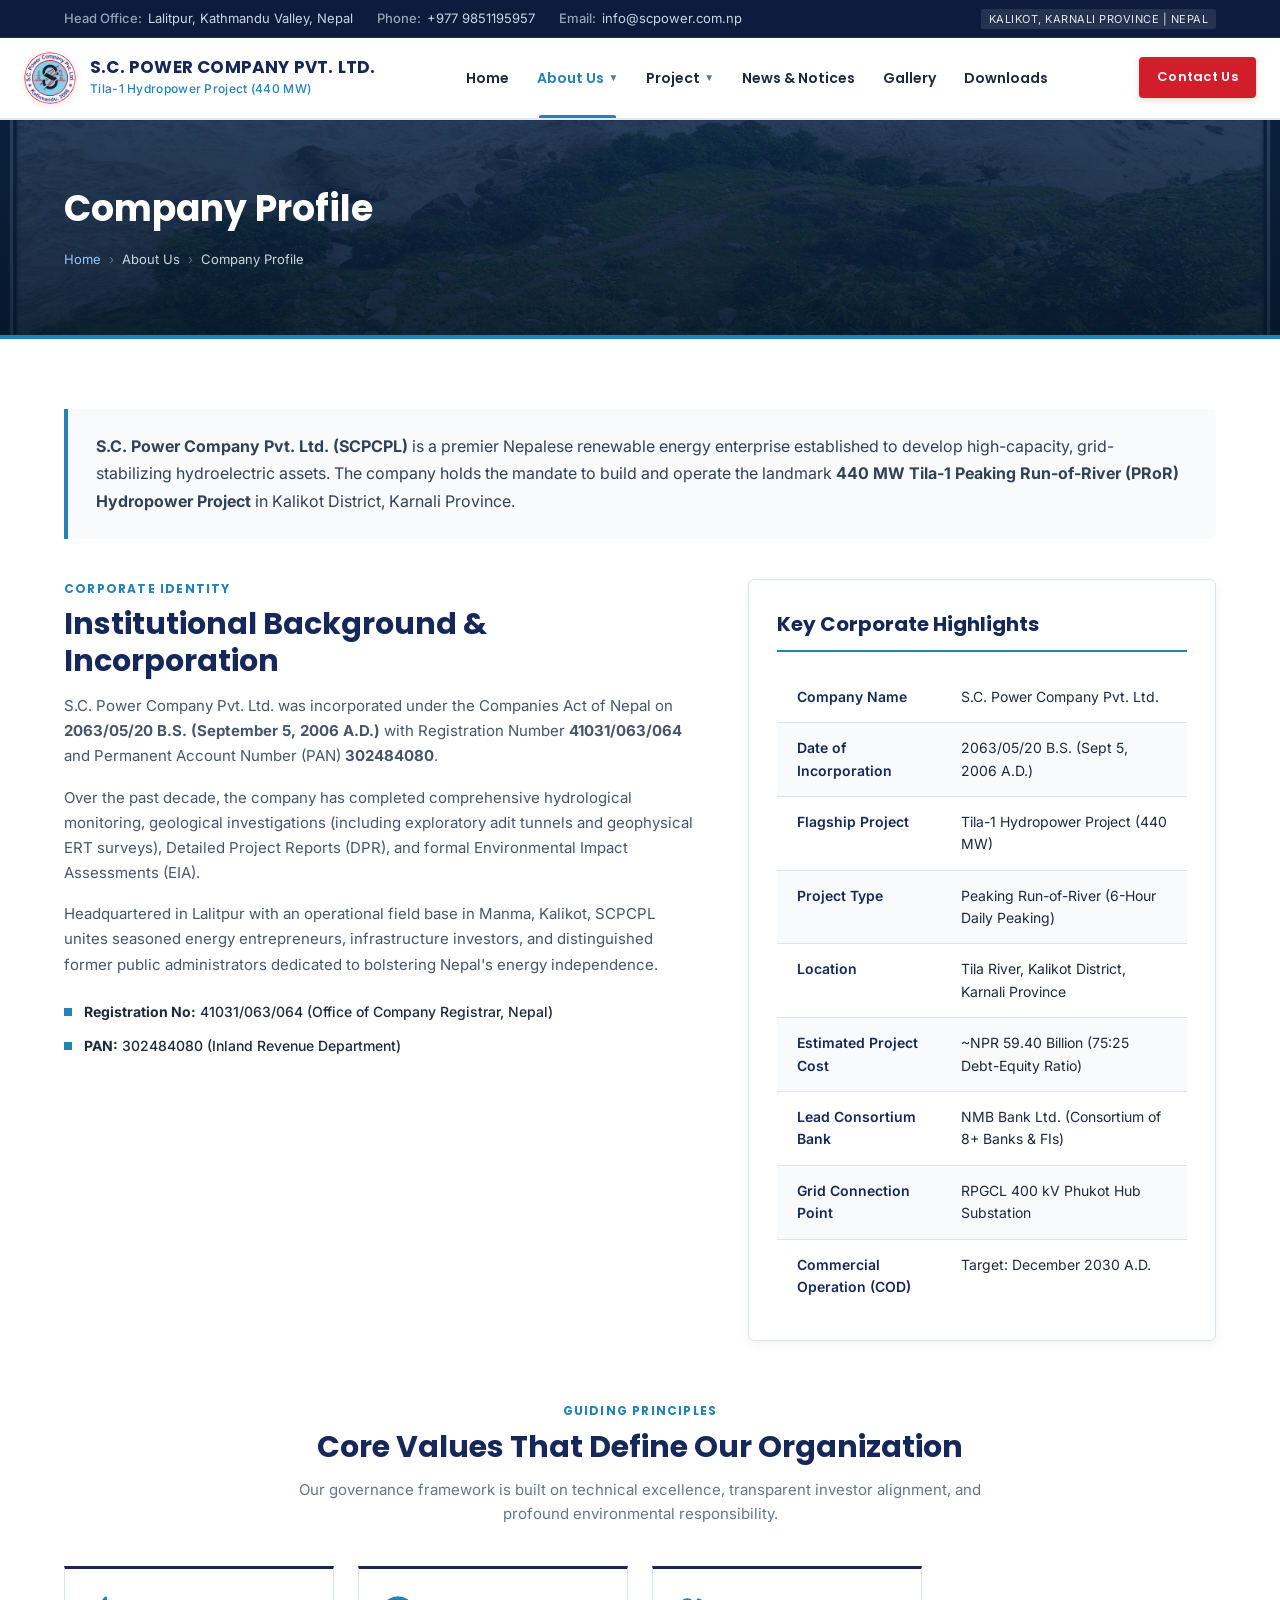
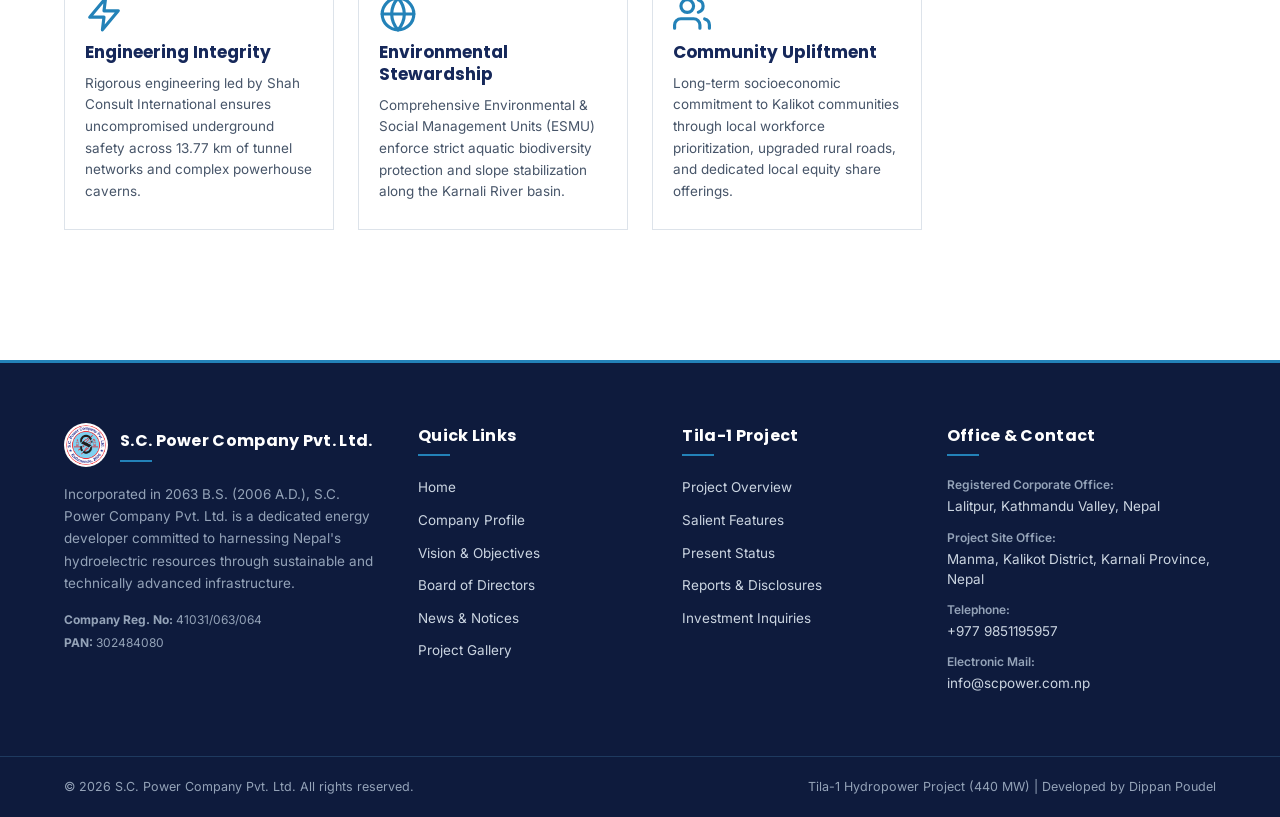
==== commit ea960490: "fix: remove PAN certificate and generation license from about us page" ====
--- a/about.html
+++ b/about.html
@@ -273,27 +273,6 @@
         </div>
       </div>
 
-      <!-- Shareholding & Financial Foundation -->
-      
-
-      
-          <div class="gallery-item card-hover">
-            <img src="images/official_docs/pan_certificate.png" alt="PAN Registration Certificate">
-            <div class="gallery-item-overlay">
-              <div class="gallery-item-title">PAN Certificate (302484080)</div>
-              <div class="gallery-item-loc">Inland Revenue Department</div>
-            </div>
-          </div>
-          <div class="gallery-item card-hover">
-            <img src="images/official_docs/electricity_generation_license_p1.png" alt="Electricity Generation License">
-            <div class="gallery-item-overlay">
-              <div class="gallery-item-title">Generation License (License #294)</div>
-              <div class="gallery-item-loc">Ministry of Energy / DoED</div>
-            </div>
-          </div>
-        </div>
-      </div>
-
     </div>
   </main>
 
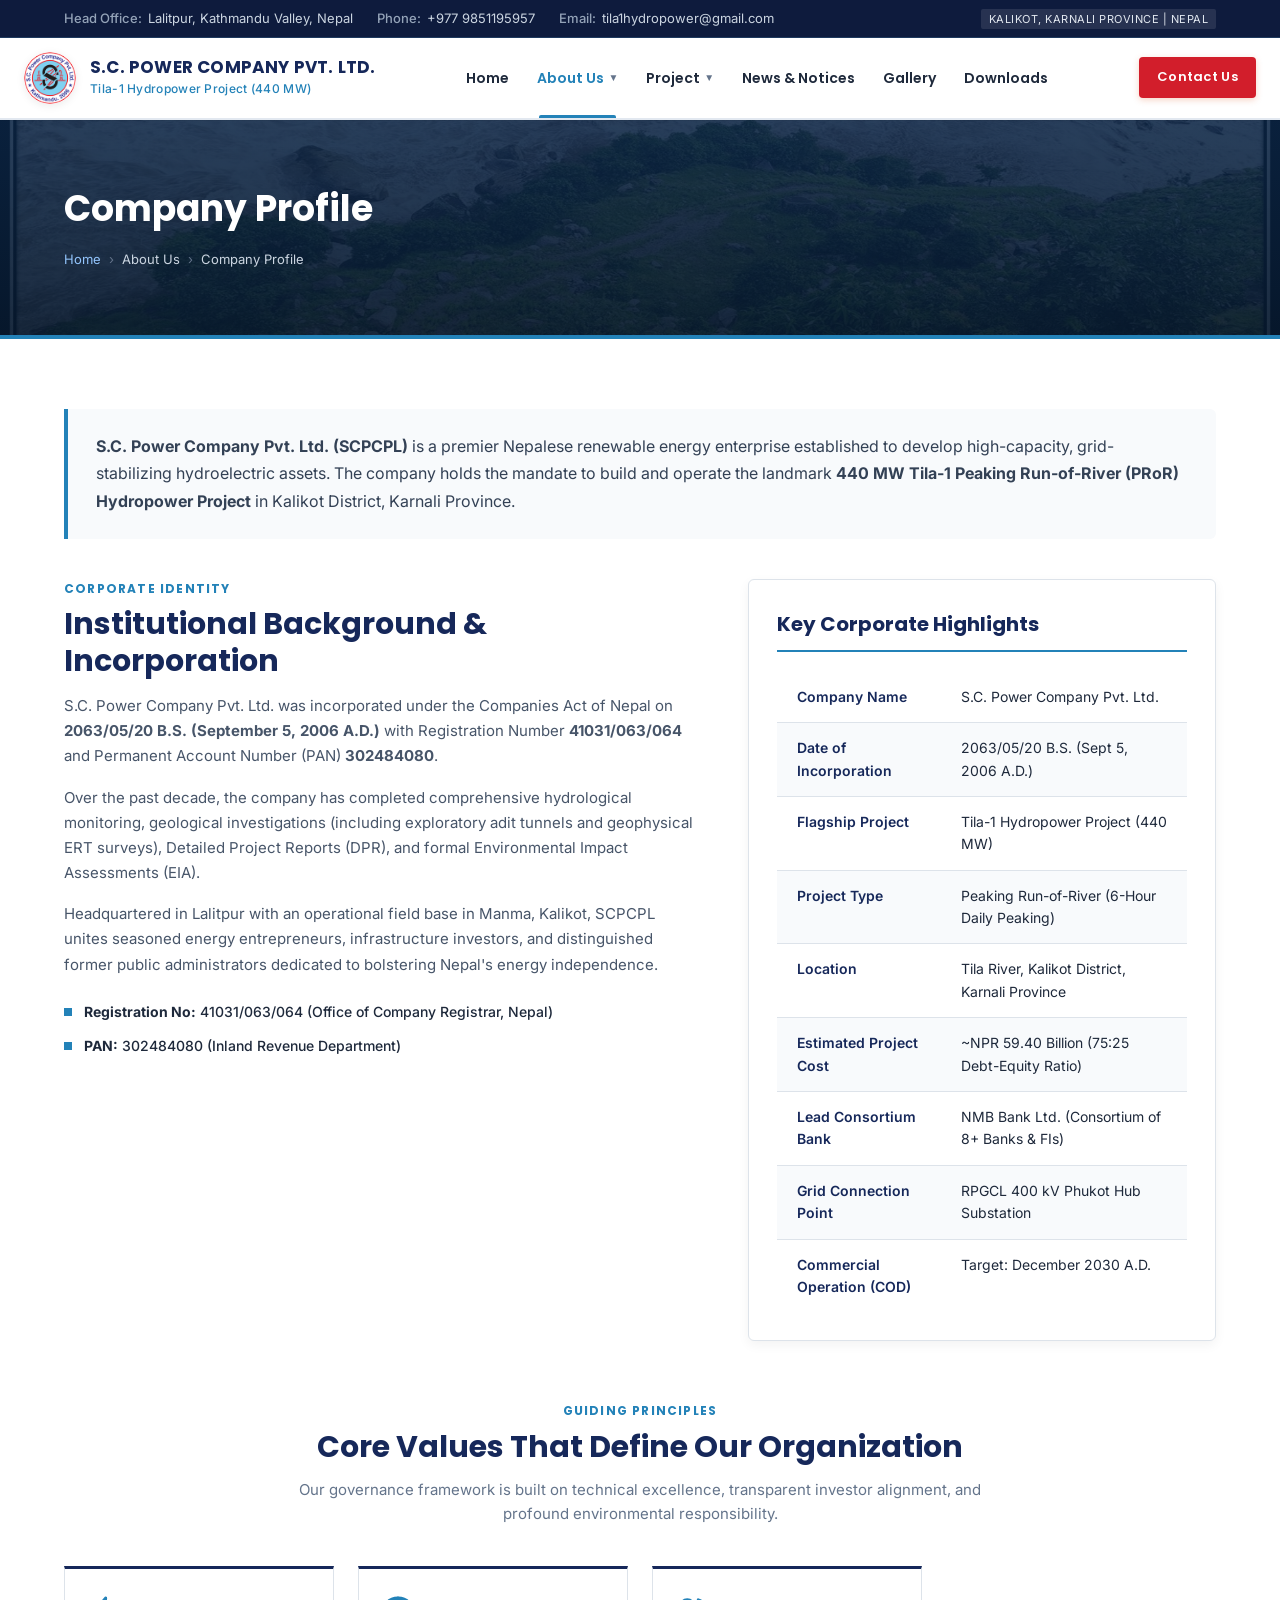
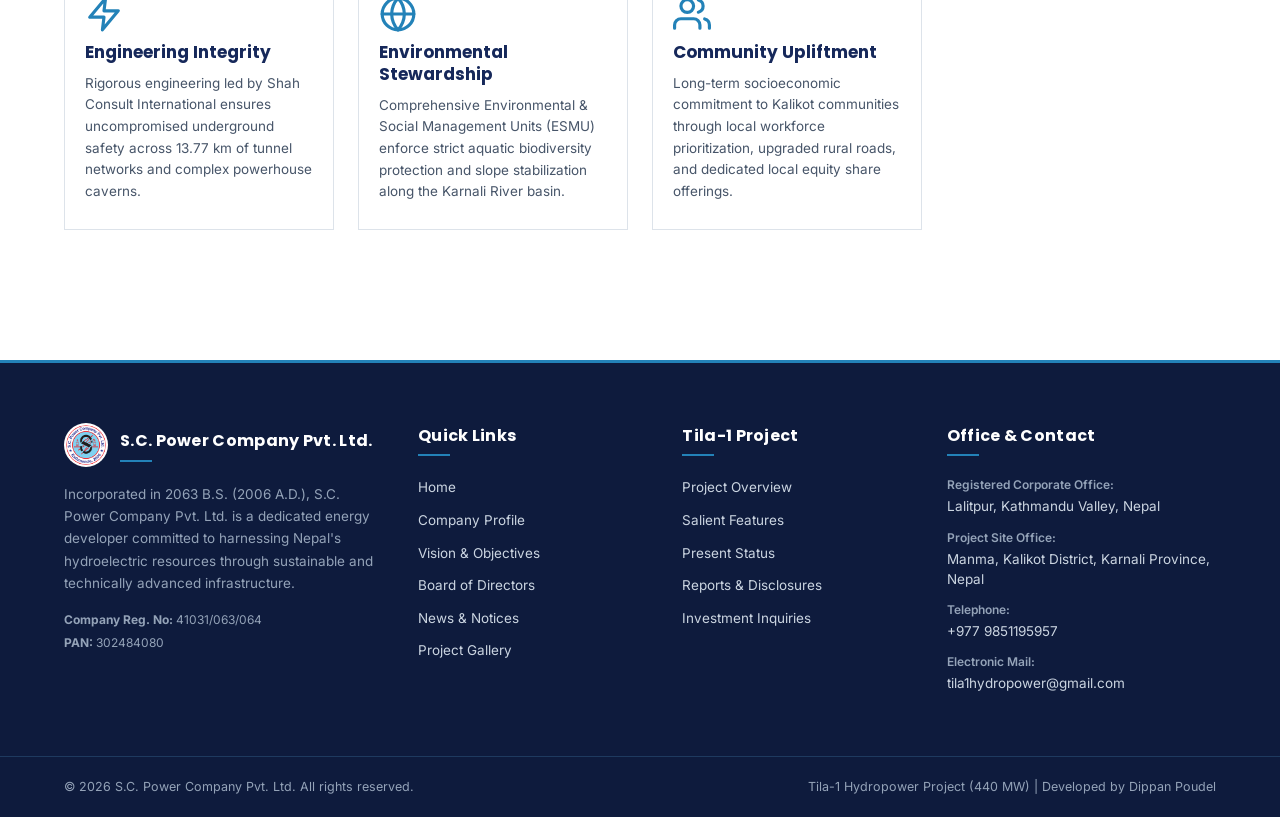
==== commit 485cf31f: "fix: update email to tila1hydropower@gmail.com and remove FMO Netherlands from financing partners" ====
--- a/about.html
+++ b/about.html
@@ -32,7 +32,7 @@
           </span>
           <span class="top-info-item">
             <span class="top-info-label">Email:</span>
-            <a href="mailto:info@scpower.com.np" class="top-info-link">info@scpower.com.np</a>
+            <a href="mailto:tila1hydropower@gmail.com" class="top-info-link">tila1hydropower@gmail.com</a>
           </span>
         </div>
         <div>
@@ -331,7 +331,7 @@
           </div>
           <div class="footer-contact-item">
             <span class="contact-label">Electronic Mail:</span>
-            <span>info@scpower.com.np</span>
+            <span>tila1hydropower@gmail.com</span>
           </div>
         </div>
       </div>
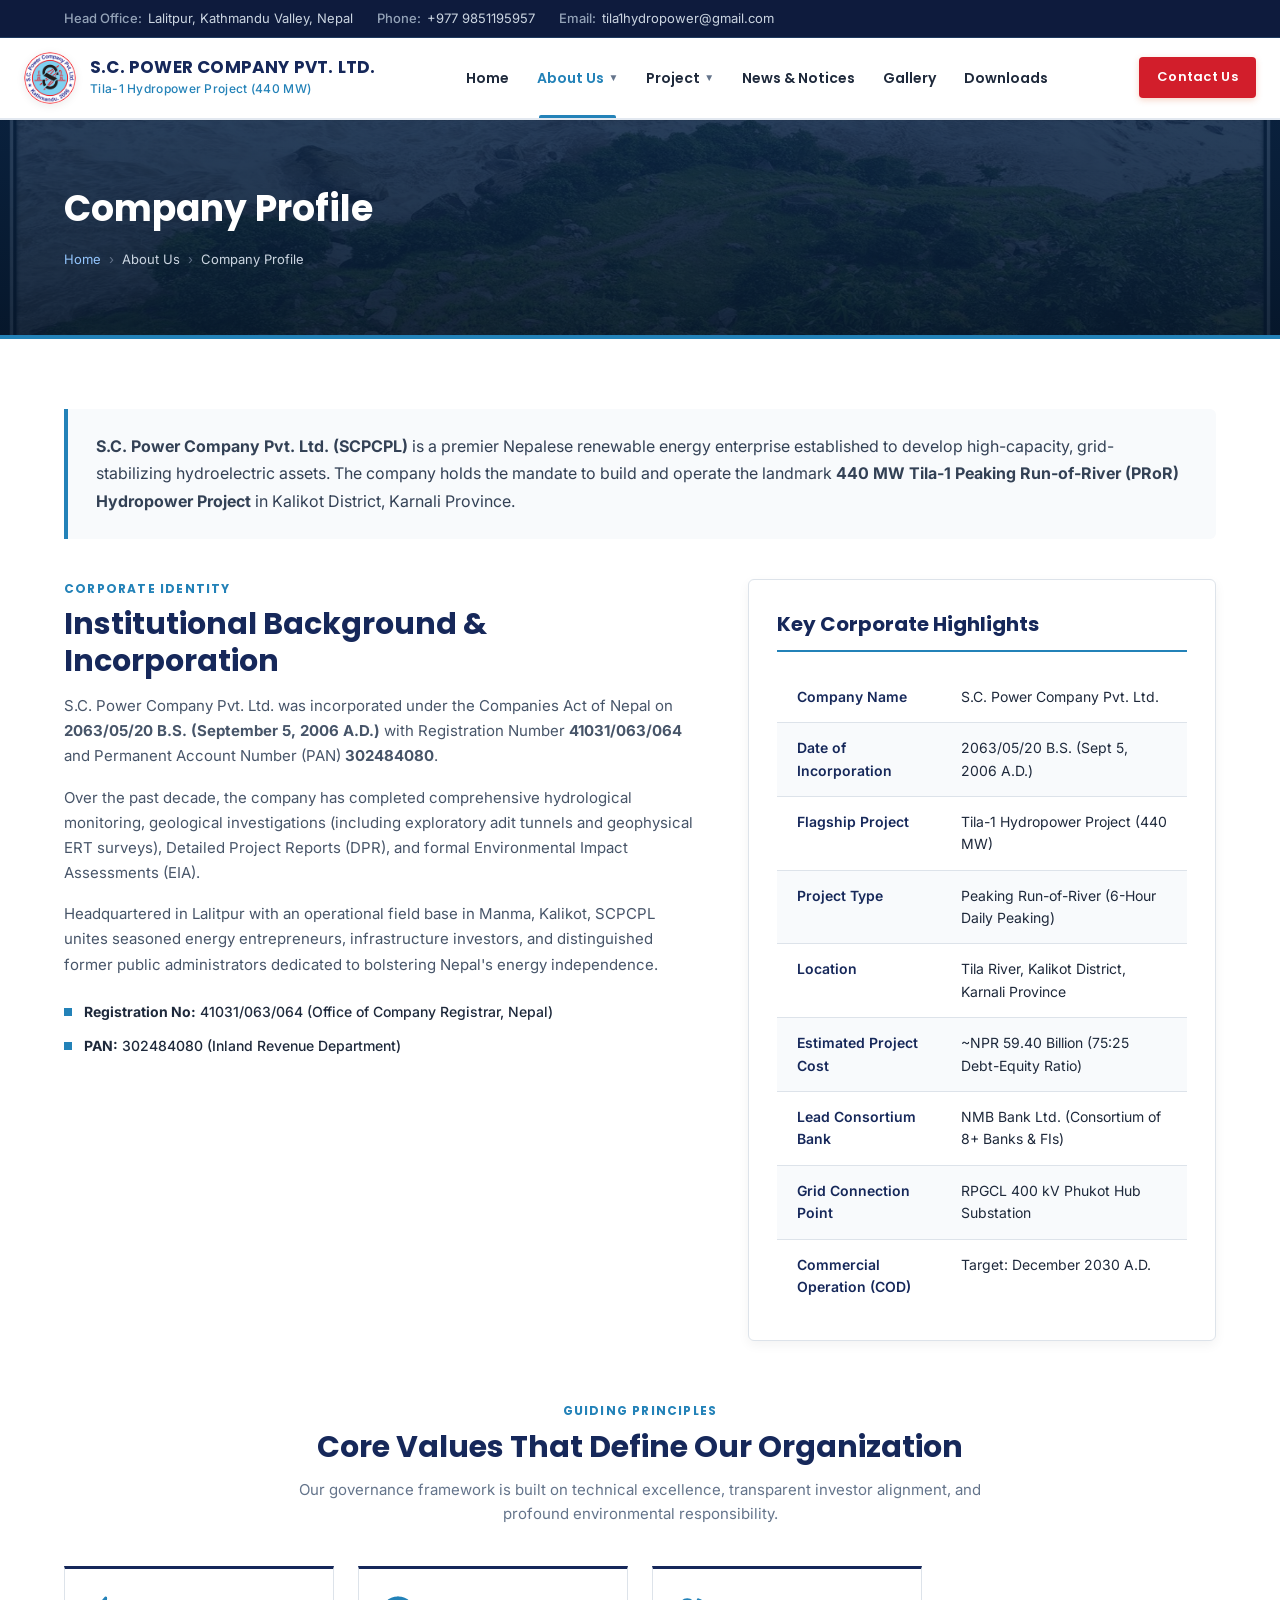
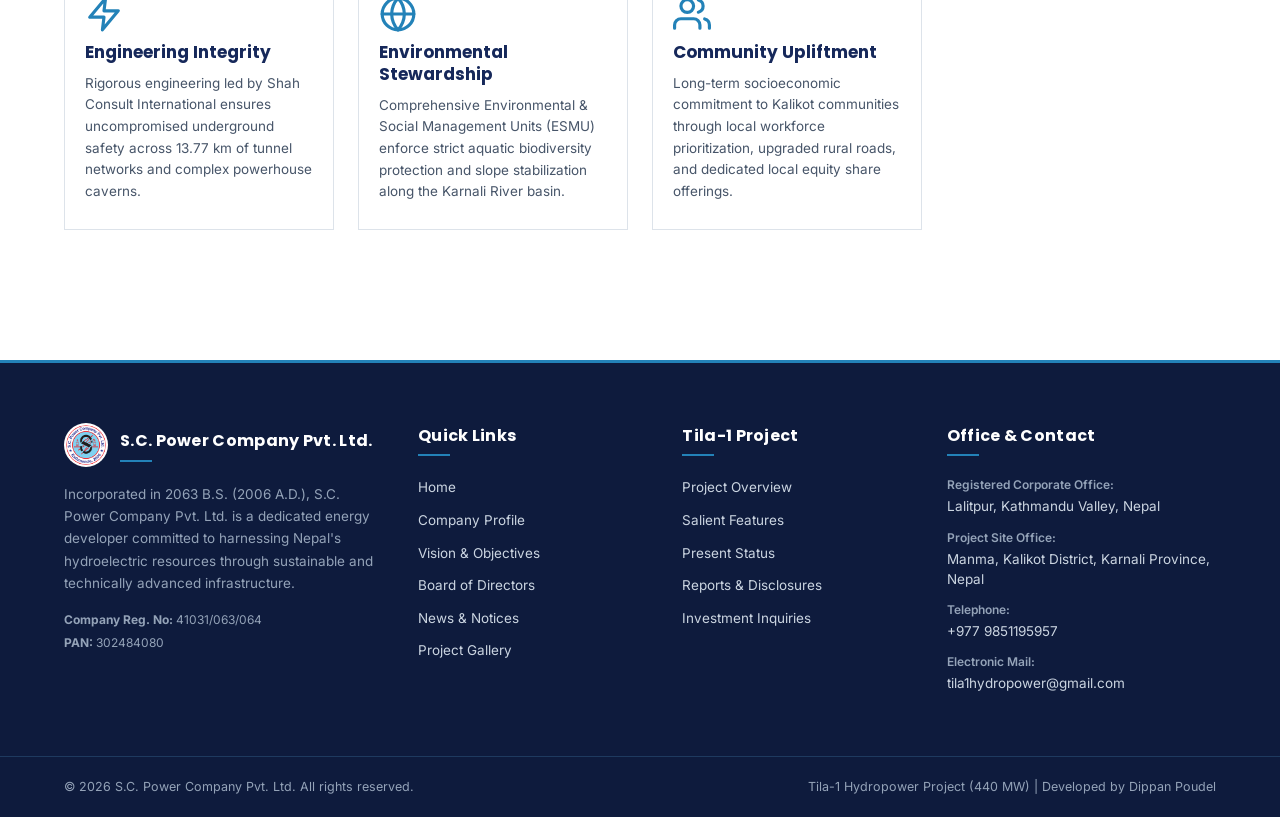
==== commit cb68eda9: "feat: apply website remarks updates, 7 BOD members, portraits, net head 478.17m, and financial closu" ====
--- a/about.html
+++ b/about.html
@@ -35,9 +35,7 @@
             <a href="mailto:tila1hydropower@gmail.com" class="top-info-link">tila1hydropower@gmail.com</a>
           </span>
         </div>
-        <div>
-          <span class="top-tag">Kalikot, Karnali Province | Nepal</span>
-        </div>
+
       </div>
     </div>
   </aside>
--- a/css/style.css
+++ b/css/style.css
@@ -1513,6 +1513,20 @@
   transform: scale(1.04);
 }
 
+.leader-avatar-fallback {
+  width: 100%;
+  height: 100%;
+  display: flex;
+  align-items: center;
+  justify-content: center;
+  background: linear-gradient(135deg, #1E3A8A 0%, #0F172A 100%);
+  color: #FFFFFF;
+  font-family: var(--font-heading);
+  font-size: 42px;
+  font-weight: 700;
+  letter-spacing: 2px;
+}
+
 .leader-info-detailed {
   padding: 24px;
   flex: 1;
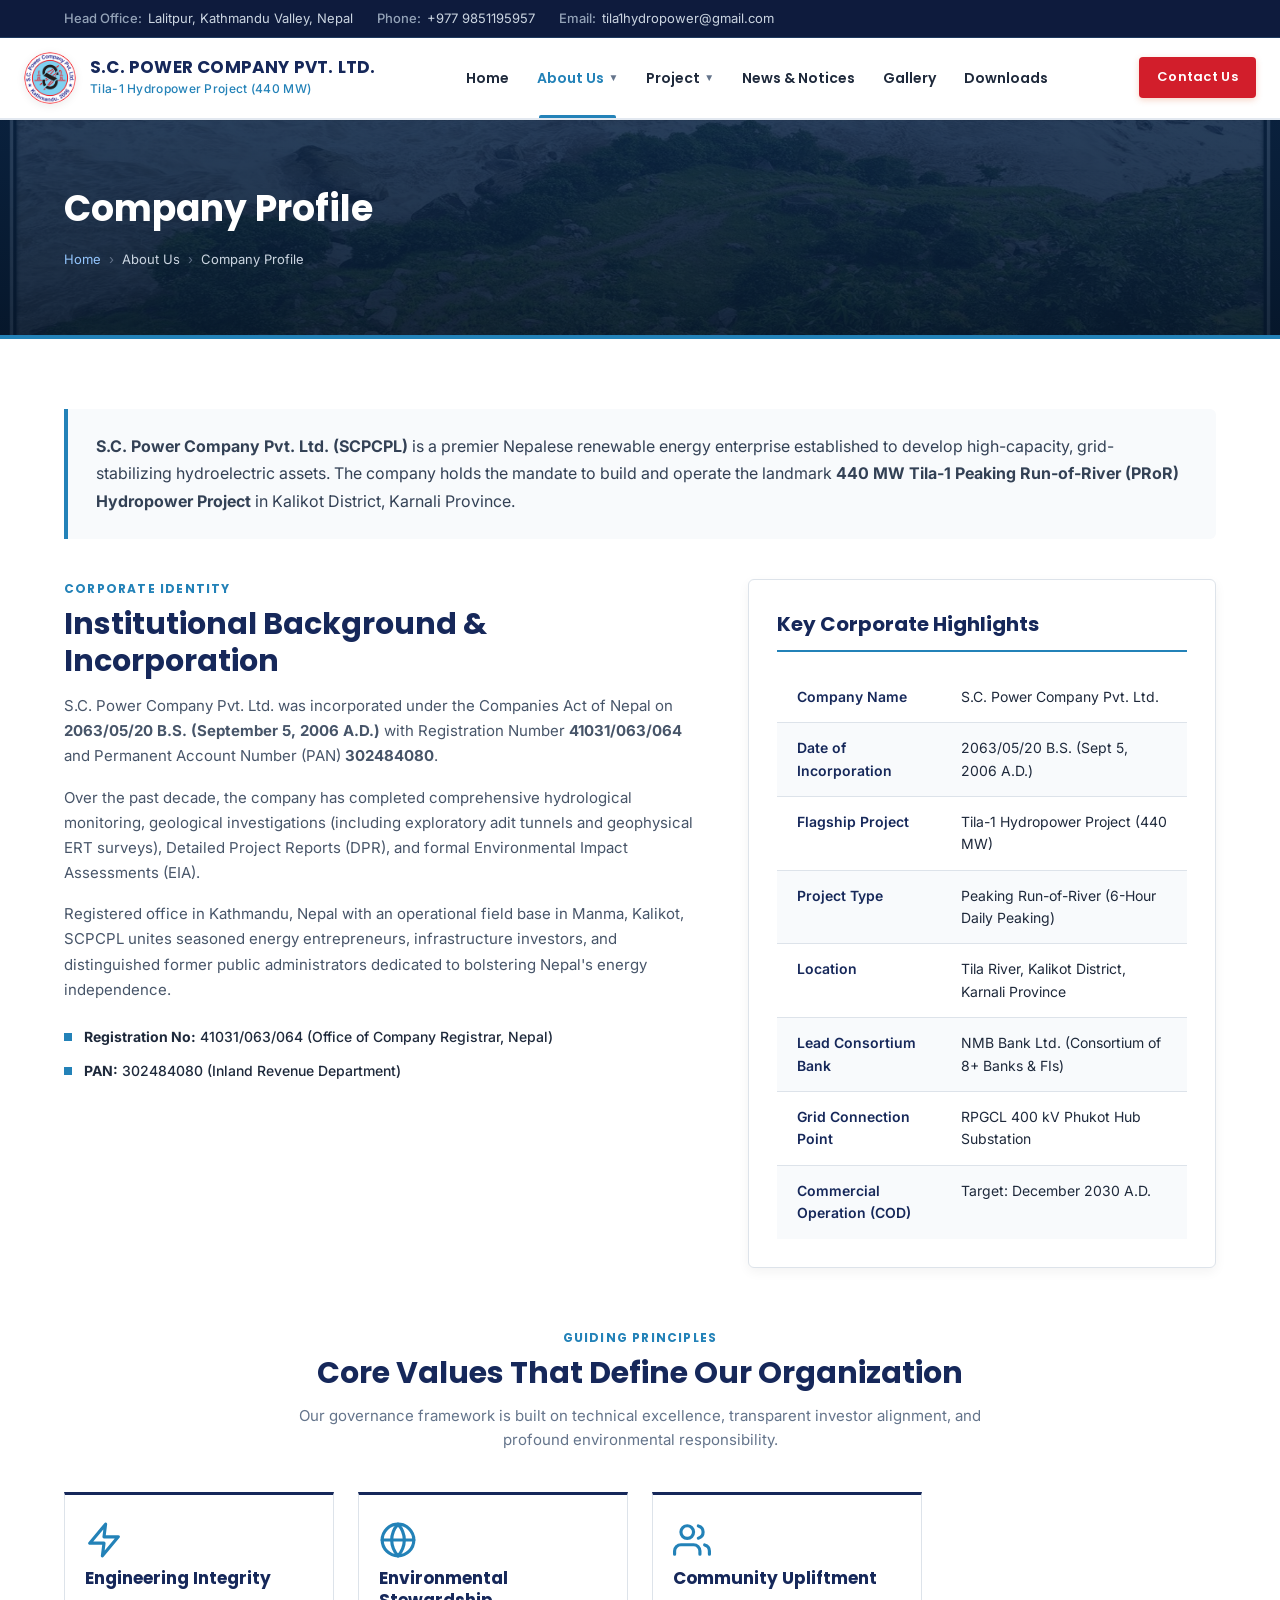
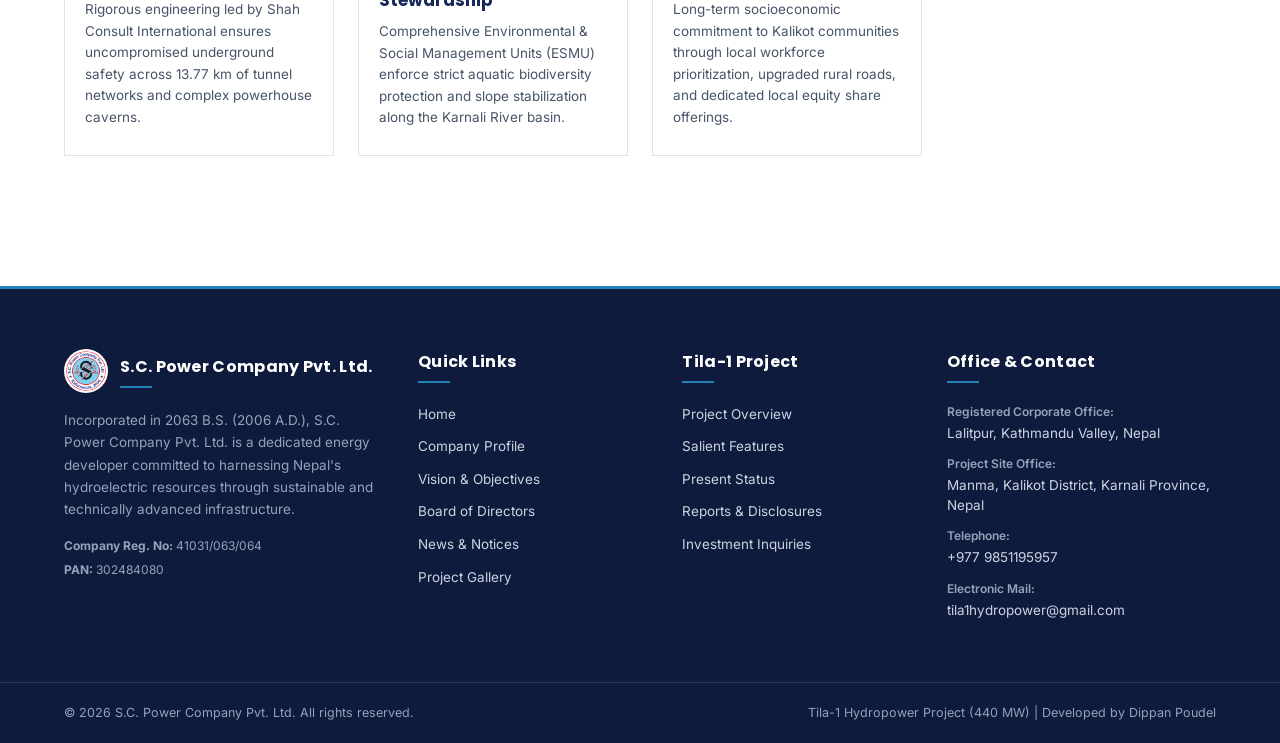
==== commit ef430b9a: "feat: add Dhana Bahadur portrait, update registered office to Kathmandu, set DPR to SNC Lavalin Indi" ====
--- a/about.html
+++ b/about.html
@@ -177,7 +177,7 @@
           </p>
           <p>Over the past decade, the company has completed comprehensive hydrological monitoring, geological investigations (including exploratory adit tunnels and geophysical ERT surveys), Detailed Project Reports (DPR), and formal Environmental Impact Assessments (EIA).</p>
           <p>
-            Headquartered in Lalitpur with an operational field base in Manma, Kalikot, SCPCPL unites seasoned energy entrepreneurs, infrastructure investors, and distinguished former public administrators dedicated to bolstering Nepal's energy independence.
+            Registered office in Kathmandu, Nepal with an operational field base in Manma, Kalikot, SCPCPL unites seasoned energy entrepreneurs, infrastructure investors, and distinguished former public administrators dedicated to bolstering Nepal's energy independence.
           </p>
 
           <div class="corporate-checklist" style="margin-top: 24px;">
@@ -223,10 +223,6 @@
                   <td>Tila River, Kalikot District, Karnali Province</td>
                 </tr>
                 <tr>
-                  <td class="param-name">Estimated Project Cost</td>
-                  <td>~NPR 59.40 Billion (75:25 Debt-Equity Ratio)</td>
-                </tr>
-                <tr>
                   <td class="param-name">Lead Consortium Bank</td>
                   <td>NMB Bank Ltd. (Consortium of 8+ Banks & FIs)</td>
                 </tr>
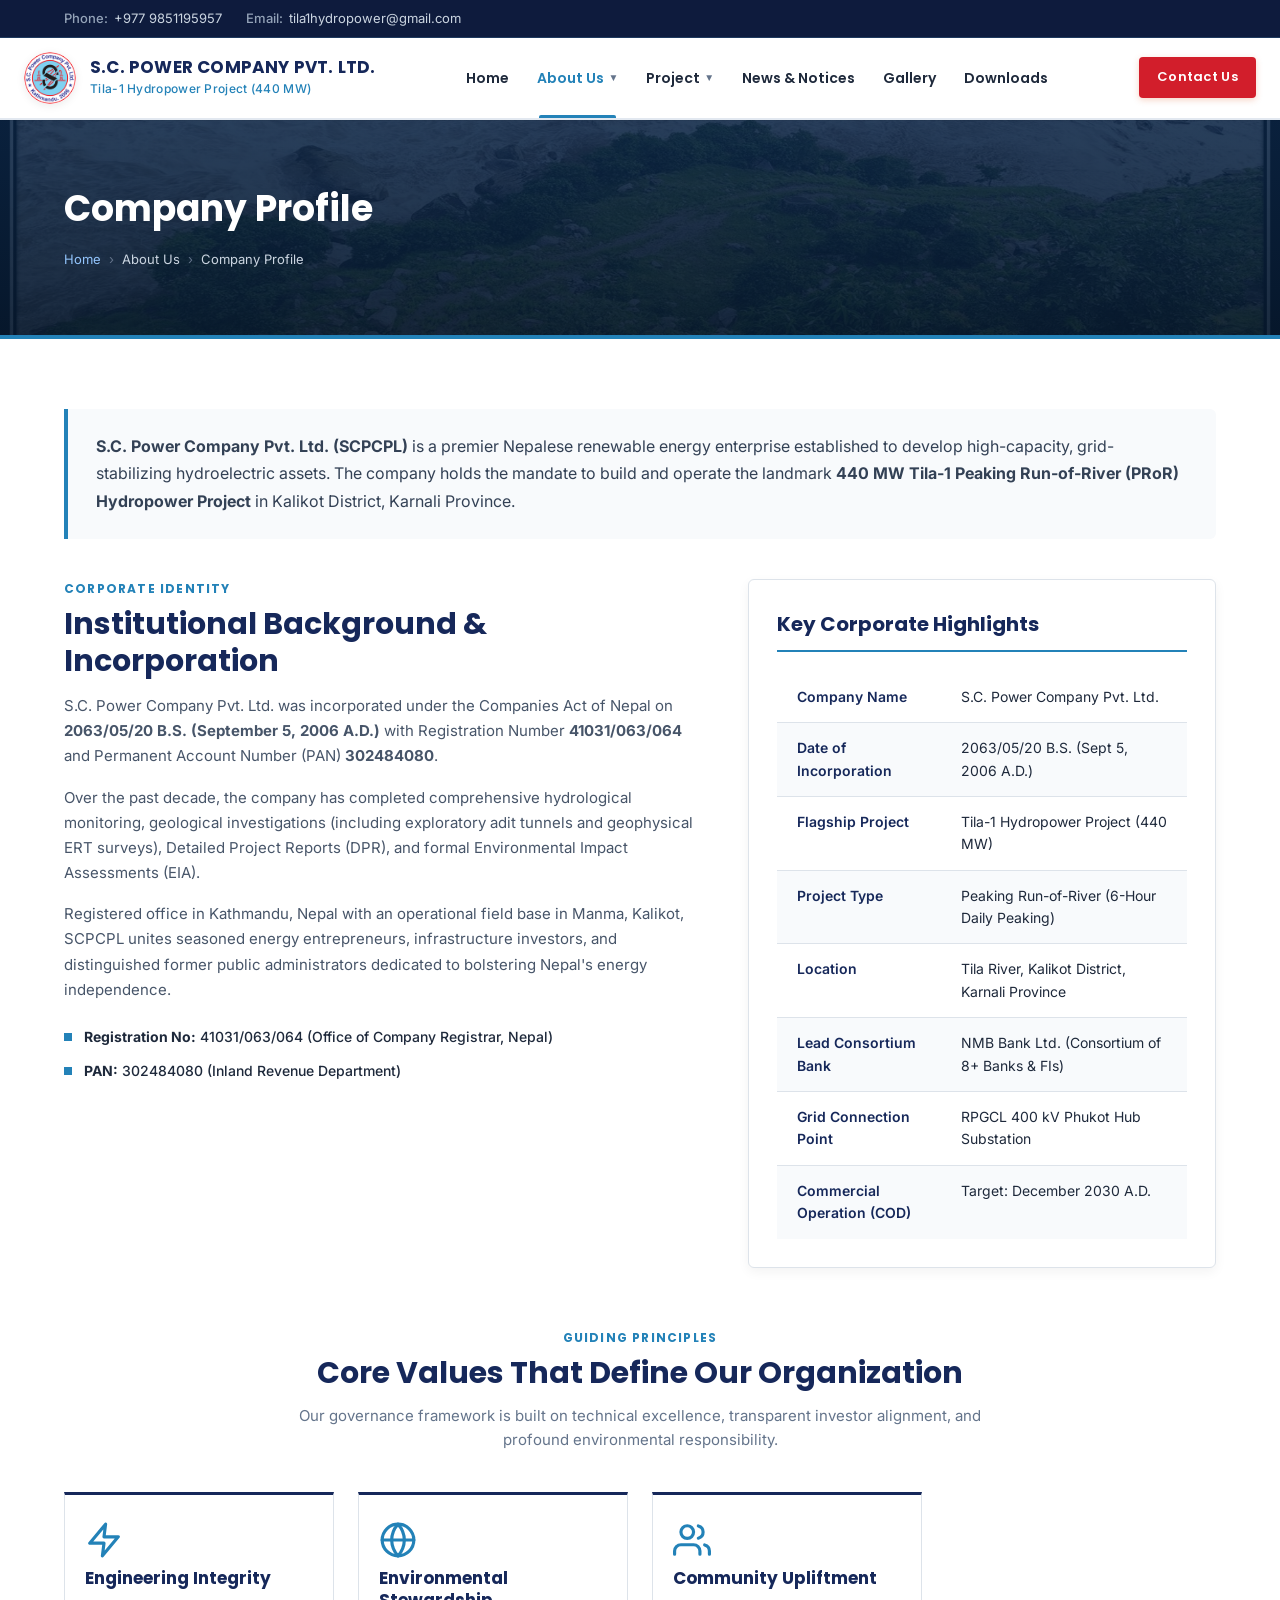
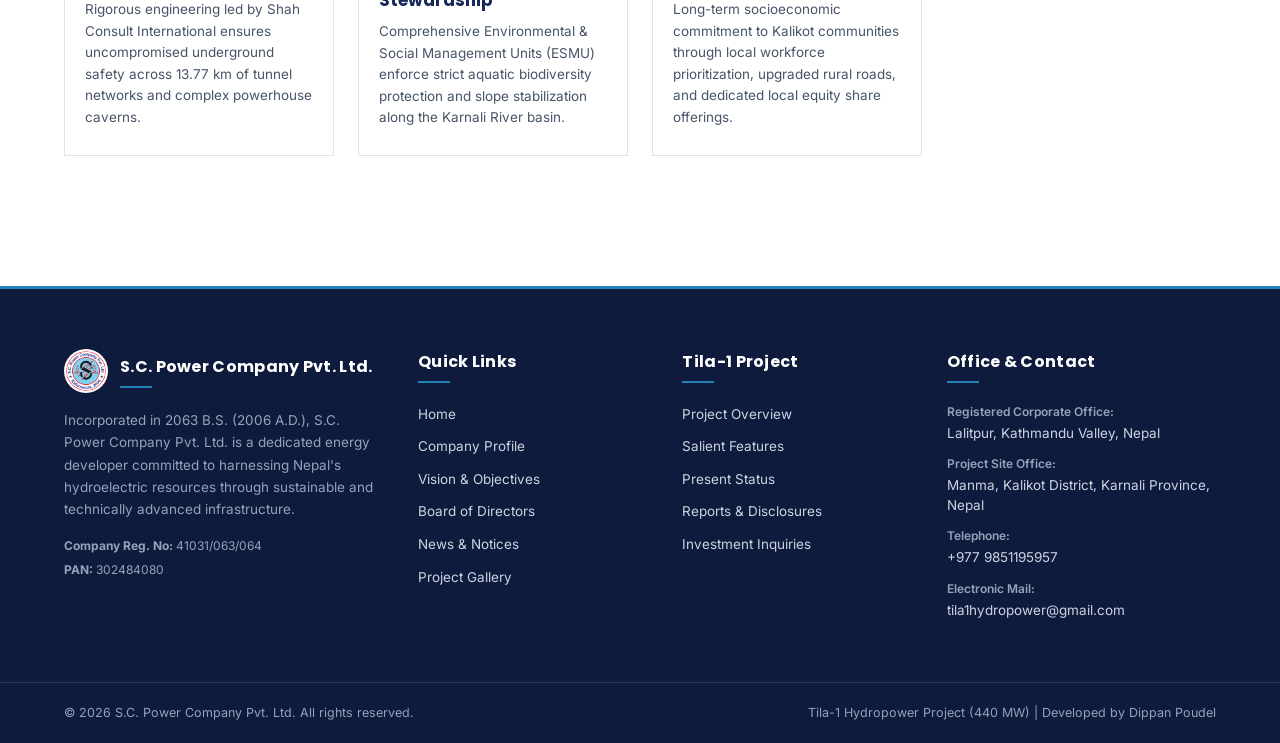
==== commit 09d7e811: "fix: remove address completely from header top bar across all pages" ====
--- a/about.html
+++ b/about.html
@@ -23,10 +23,6 @@
       <div class="top-bar-inner">
         <div class="top-info-list">
           <span class="top-info-item">
-            <span class="top-info-label">Head Office:</span>
-            <span>Lalitpur, Kathmandu Valley, Nepal</span>
-          </span>
-          <span class="top-info-item">
             <span class="top-info-label">Phone:</span>
             <a href="tel:+9779851195957" class="top-info-link">+977 9851195957</a>
           </span>
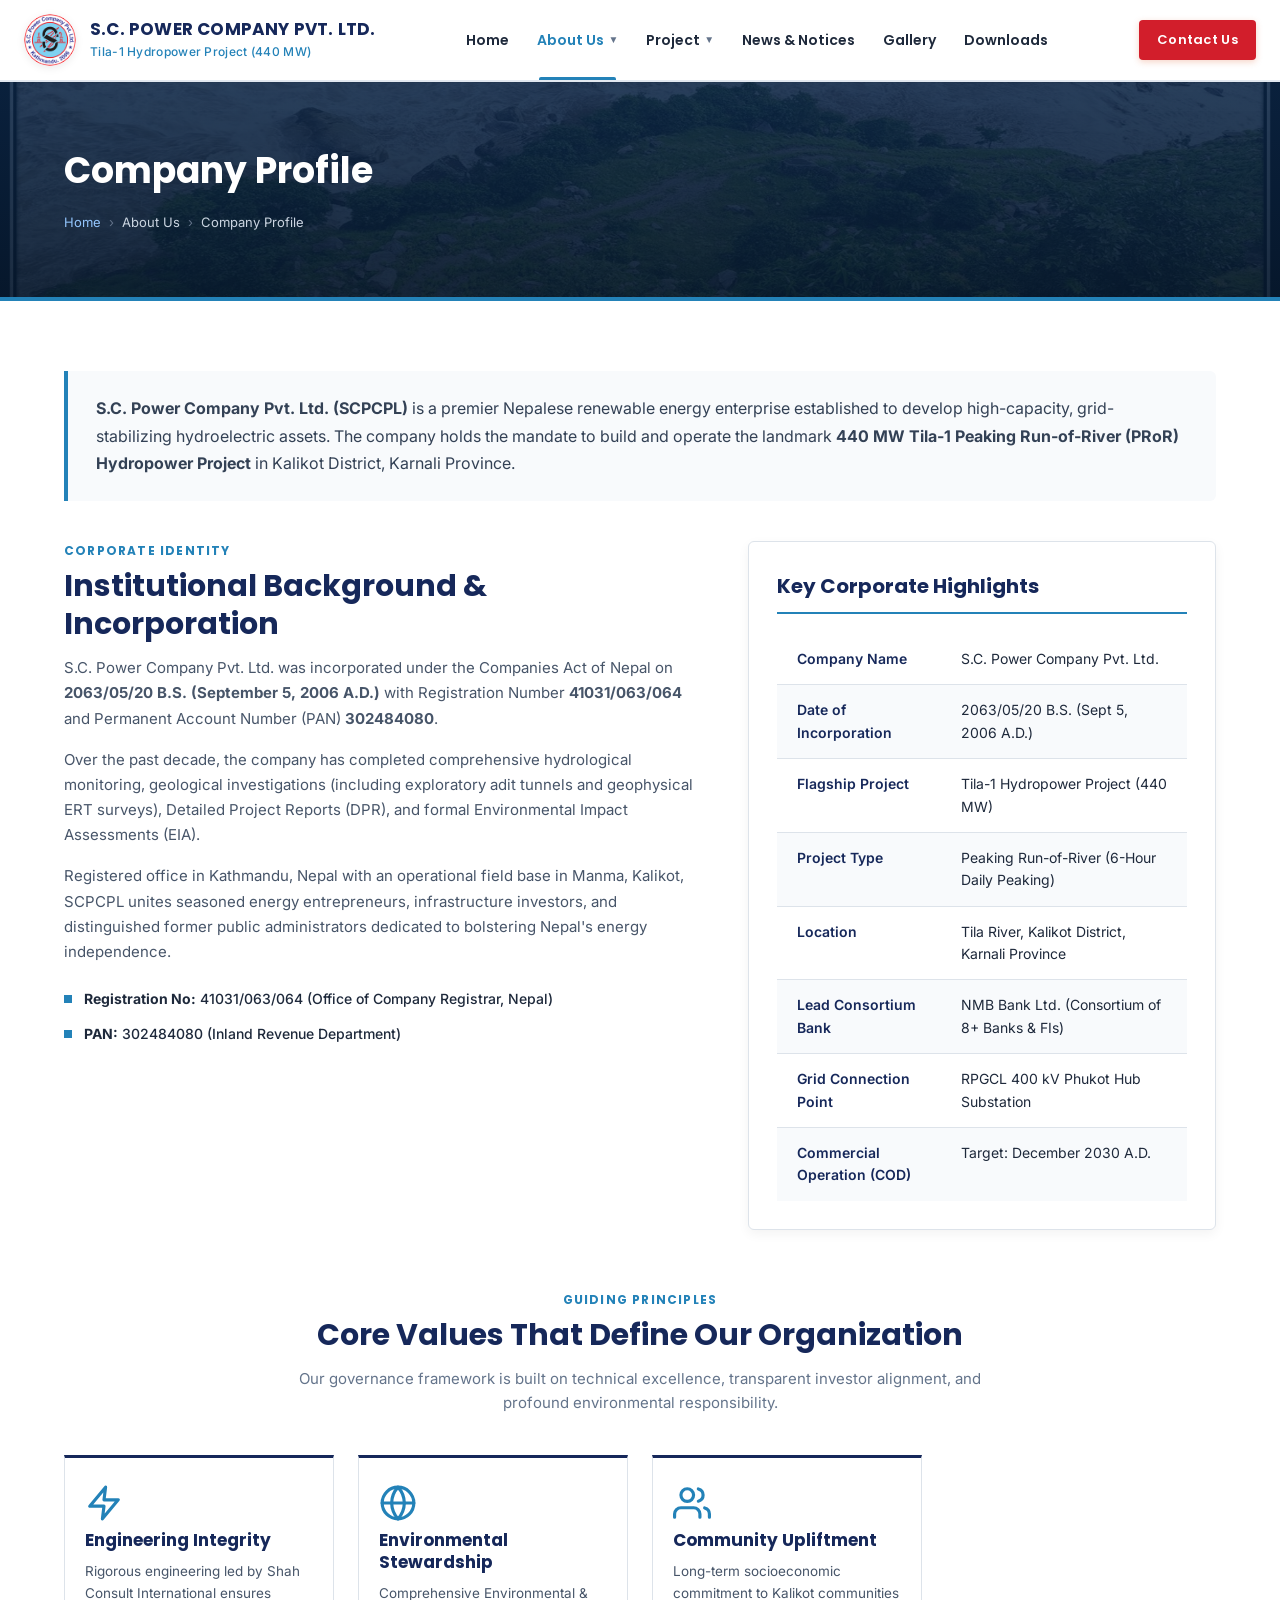
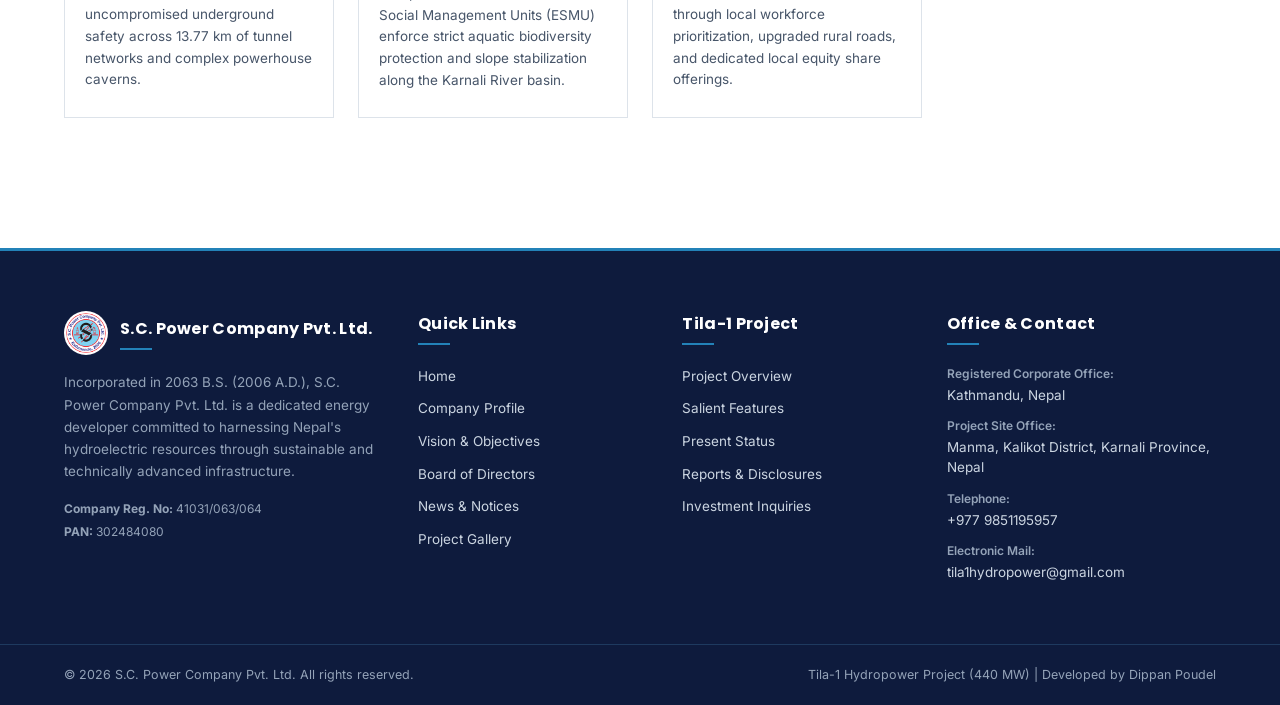
==== commit 0601a250: "fix: remove top contact bar and update registered office to Kathmandu in footer" ====
--- a/about.html
+++ b/about.html
@@ -17,25 +17,6 @@
 </head>
 <body>
 
-  <!-- Top Contact Bar -->
-  <aside class="top-bar">
-    <div class="container">
-      <div class="top-bar-inner">
-        <div class="top-info-list">
-          <span class="top-info-item">
-            <span class="top-info-label">Phone:</span>
-            <a href="tel:+9779851195957" class="top-info-link">+977 9851195957</a>
-          </span>
-          <span class="top-info-item">
-            <span class="top-info-label">Email:</span>
-            <a href="mailto:tila1hydropower@gmail.com" class="top-info-link">tila1hydropower@gmail.com</a>
-          </span>
-        </div>
-
-      </div>
-    </div>
-  </aside>
-
   <!-- Main Navigation Header -->
   <header class="main-header">
     <div class="container">
@@ -309,7 +290,7 @@
           <h3 class="footer-col-title">Office & Contact</h3>
           <div class="footer-contact-item">
             <span class="contact-label">Registered Corporate Office:</span>
-            <span>Lalitpur, Kathmandu Valley, Nepal</span>
+            <span>Kathmandu, Nepal</span>
           </div>
           <div class="footer-contact-item">
             <span class="contact-label">Project Site Office:</span>
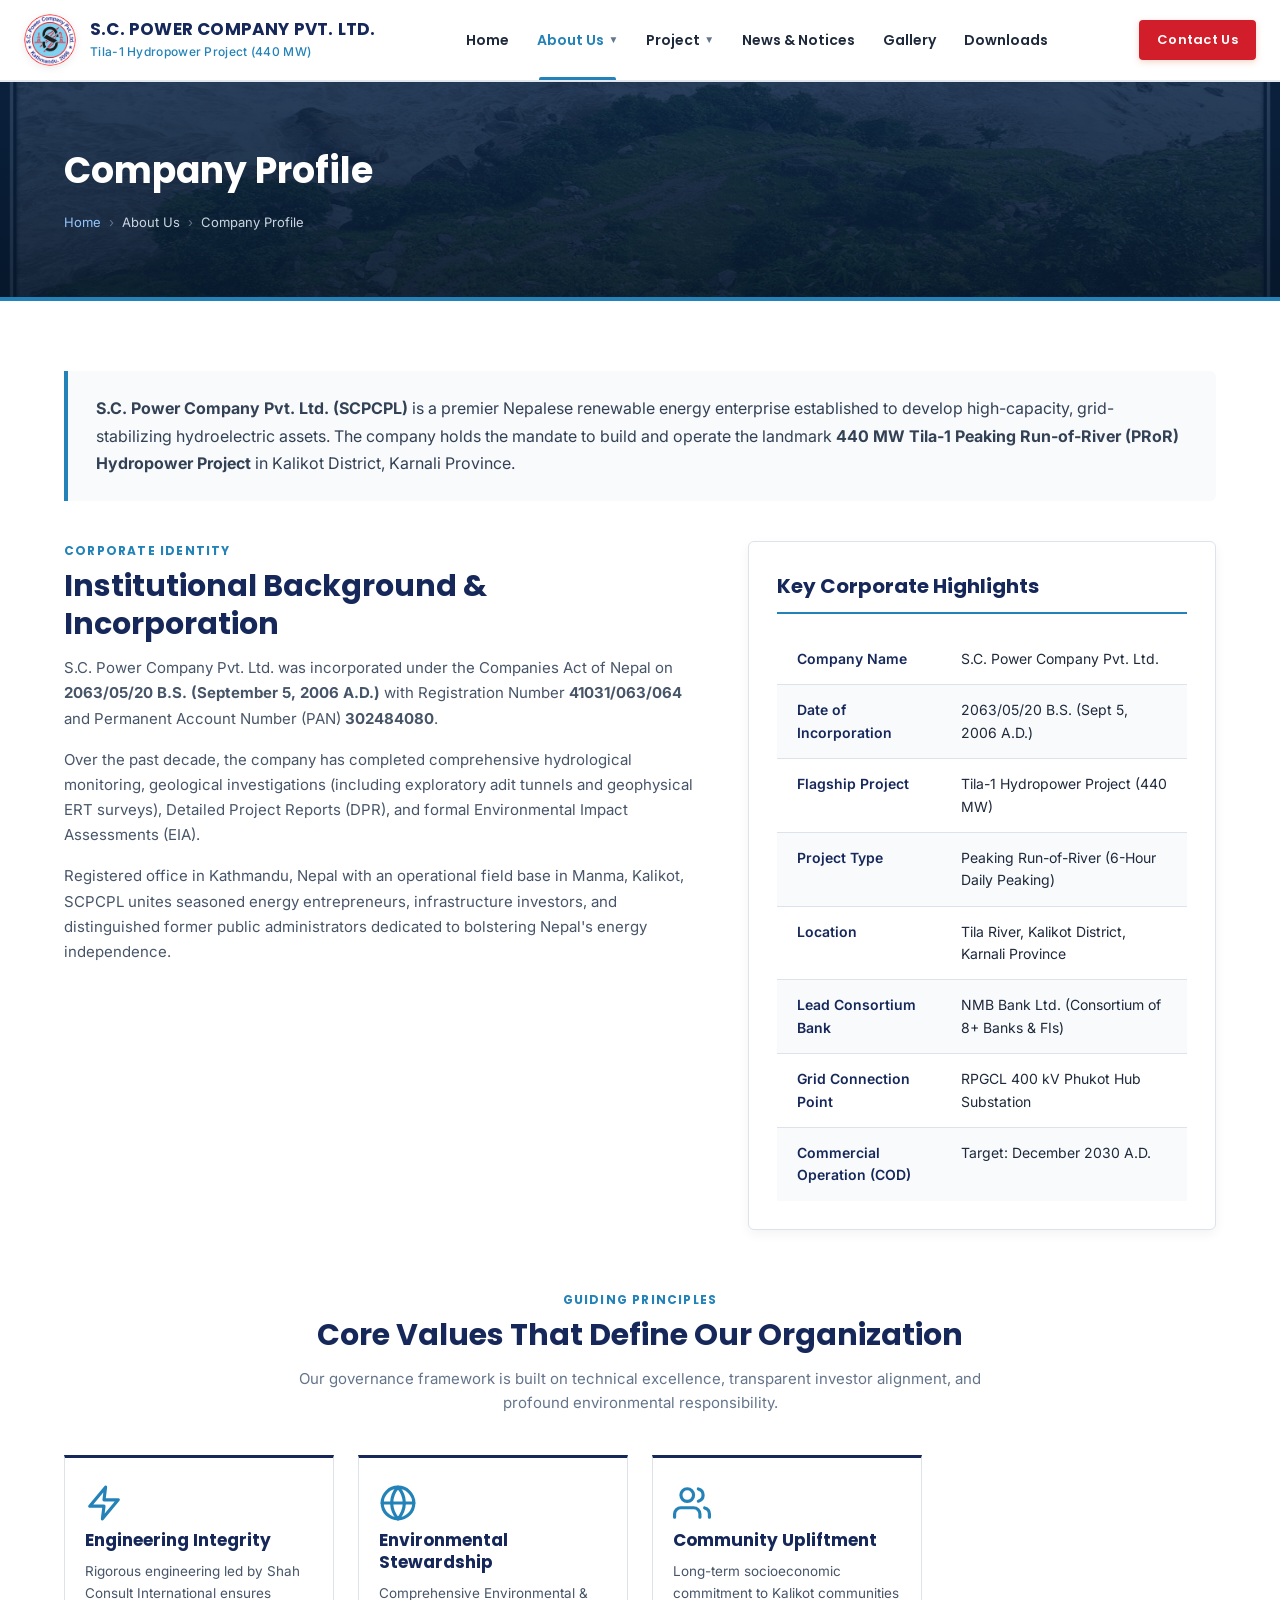
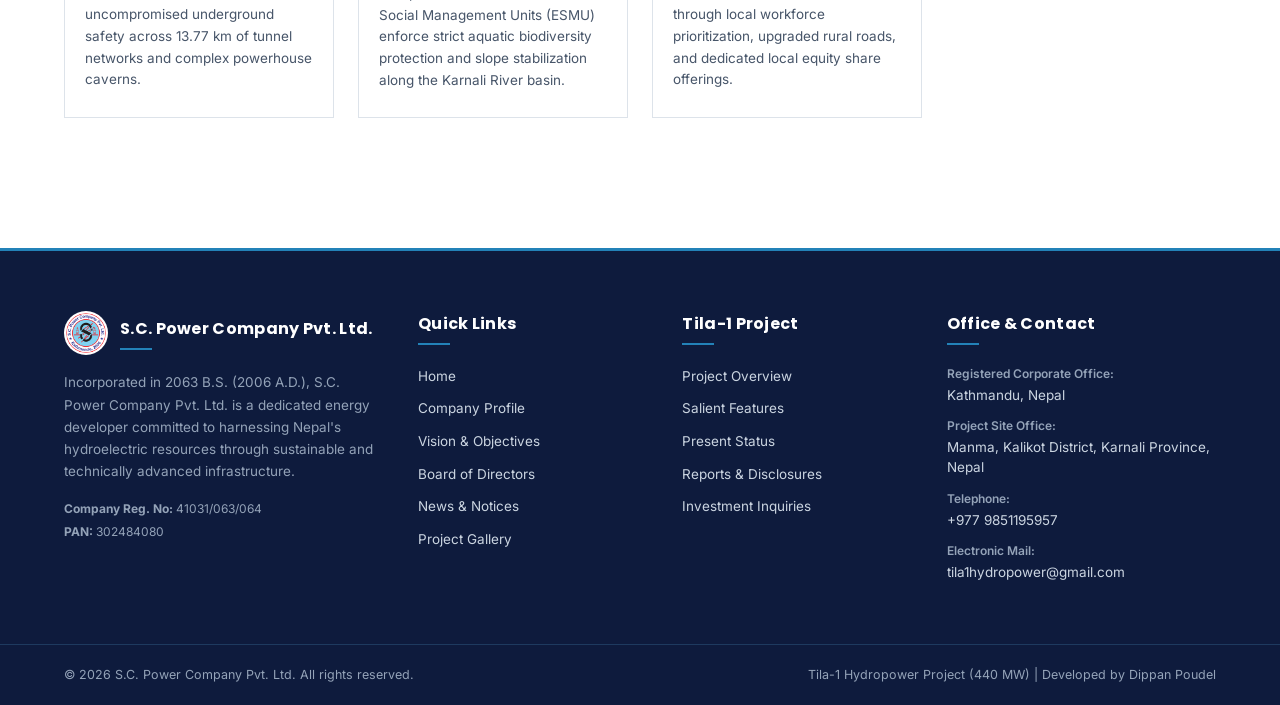
==== commit 2664e235: "Update site per Website Remarks2: add CP Datta as Director, update BRG to Managing Director, remove " ====
--- a/about.html
+++ b/about.html
@@ -157,18 +157,7 @@
             Registered office in Kathmandu, Nepal with an operational field base in Manma, Kalikot, SCPCPL unites seasoned energy entrepreneurs, infrastructure investors, and distinguished former public administrators dedicated to bolstering Nepal's energy independence.
           </p>
 
-          <div class="corporate-checklist" style="margin-top: 24px;">
-            <div class="checklist-item">
-              <div class="bullet-square"></div>
-              <div><strong>Registration No:</strong> 41031/063/064 (Office of Company Registrar, Nepal)</div>
-            </div>
-            <div class="checklist-item">
-              <div class="bullet-square"></div>
-              <div><strong>PAN:</strong> 302484080 (Inland Revenue Department)</div>
-            </div>
-            
-            
-          </div>
+
         </div>
 
         <div>
